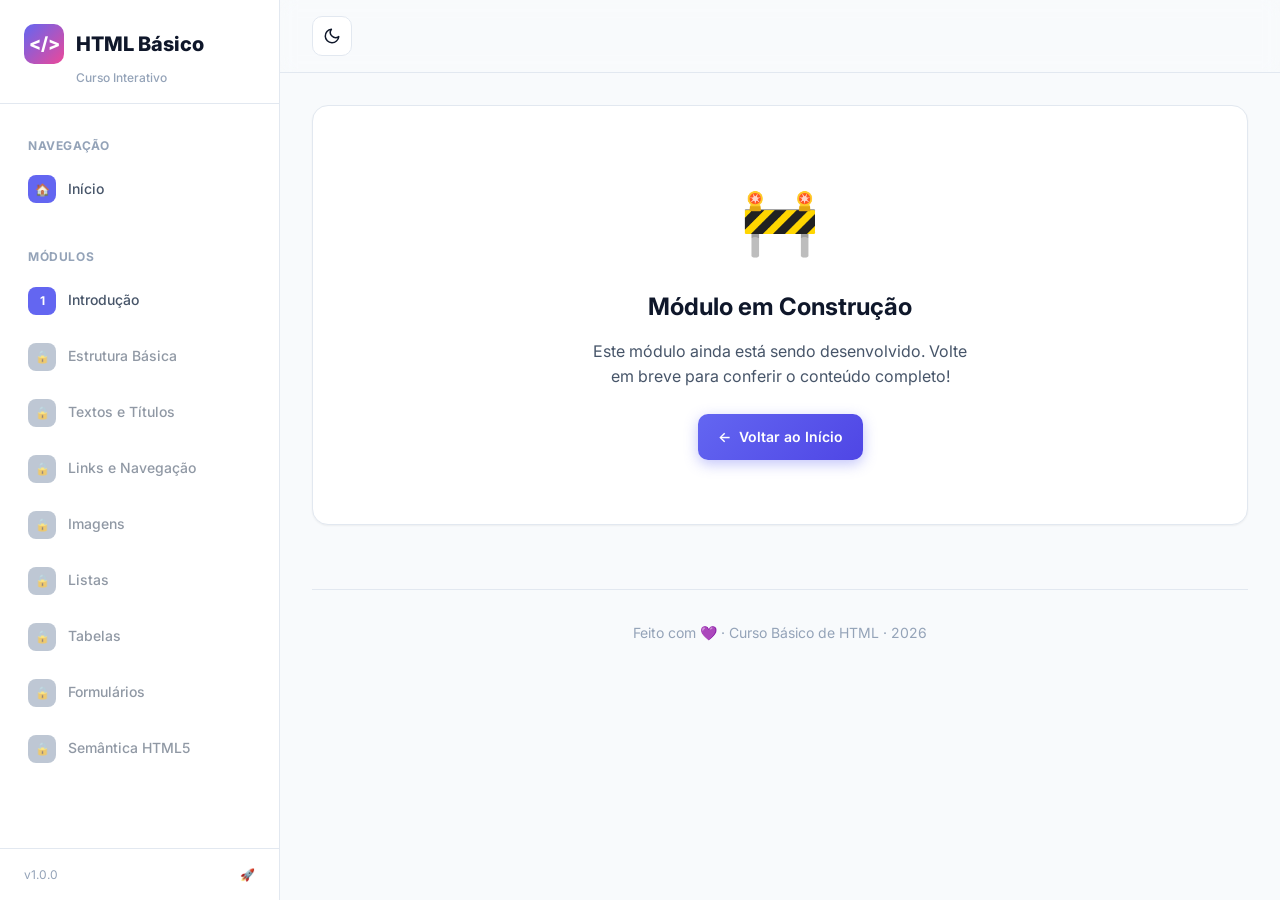
==== modules/01-introducao/index.html @ 6d30a2f8 "feat: estrutura base do curso - Day 1" ====
<!DOCTYPE html>
<html lang="pt-BR" data-theme="light">
<head>
  <meta charset="UTF-8">
  <meta name="viewport" content="width=device-width, initial-scale=1.0">
  <title>Introdução ao HTML — HTML Básico</title>
  <link rel="stylesheet" href="../../css/base.css">
  <link rel="stylesheet" href="../../css/layout.css">
  <link rel="stylesheet" href="../../css/components.css">
  <link rel="stylesheet" href="../../css/theme.css">
  <link rel="icon" href="data:image/svg+xml,<svg xmlns=%22http://www.w3.org/2000/svg%22 viewBox=%220 0 100 100%22><text y=%22.9em%22 font-size=%2290%22>🌐</text></svg>">
</head>
<body>
  <div class="app">
    <div class="sidebar-overlay"></div>

    <aside class="sidebar">
      <div class="sidebar-header">
        <a href="../../index.html" class="sidebar-logo">
          <div class="sidebar-logo-icon">&lt;/&gt;</div>
          <span>HTML Básico</span>
        </a>
        <div class="sidebar-subtitle">Curso Interativo</div>
      </div>

      <nav class="sidebar-nav">
        <div class="sidebar-section-title">Navegação</div>
        <a href="../../index.html" class="sidebar-link">
          <span class="sidebar-link-number" style="background: var(--color-primary); color: white;">🏠</span>
          <span>Início</span>
        </a>

        <div class="sidebar-section-title" style="margin-top: var(--space-4);">Módulos</div>
        <a href="../01-introducao/index.html" class="sidebar-link" data-module-id="1">
          <span class="sidebar-link-number" style="background: var(--mod-01); color: white;">1</span>
          <span>Introdução</span>
        </a>
        <a href="../02-estrutura-basica/index.html" class="sidebar-link" data-module-id="2">
          <span class="sidebar-link-number" style="background: var(--mod-02); color: white;">2</span>
          <span>Estrutura Básica</span>
        </a>
        <a href="../03-textos-e-titulos/index.html" class="sidebar-link" data-module-id="3">
          <span class="sidebar-link-number" style="background: var(--mod-03); color: white;">3</span>
          <span>Textos e Títulos</span>
        </a>
        <a href="../04-links-e-navegacao/index.html" class="sidebar-link" data-module-id="4">
          <span class="sidebar-link-number" style="background: var(--mod-04); color: white;">4</span>
          <span>Links e Navegação</span>
        </a>
        <a href="../05-imagens/index.html" class="sidebar-link" data-module-id="5">
          <span class="sidebar-link-number" style="background: var(--mod-05); color: white;">5</span>
          <span>Imagens</span>
        </a>
        <a href="../06-listas/index.html" class="sidebar-link" data-module-id="6">
          <span class="sidebar-link-number" style="background: var(--mod-06); color: white;">6</span>
          <span>Listas</span>
        </a>
        <a href="../07-tabelas/index.html" class="sidebar-link" data-module-id="7">
          <span class="sidebar-link-number" style="background: var(--mod-07); color: white;">7</span>
          <span>Tabelas</span>
        </a>
        <a href="../08-formularios/index.html" class="sidebar-link" data-module-id="8">
          <span class="sidebar-link-number" style="background: var(--mod-08); color: white;">8</span>
          <span>Formulários</span>
        </a>
        <a href="../09-semantica-html5/index.html" class="sidebar-link" data-module-id="9">
          <span class="sidebar-link-number" style="background: var(--mod-09); color: white;">9</span>
          <span>Semântica HTML5</span>
        </a>
      </nav>

      <div class="sidebar-footer">
        <span style="font-size: var(--text-xs); color: var(--text-muted);">v1.0.0</span>
        <span style="font-size: var(--text-xs); color: var(--text-muted);">🚀</span>
      </div>
    </aside>

    <main class="main">
      <header class="main-header">
        <button class="mobile-toggle" aria-label="Abrir menu">
          <svg width="20" height="20" viewBox="0 0 24 24" fill="none" stroke="currentColor" stroke-width="2" stroke-linecap="round" stroke-linejoin="round"><line x1="3" y1="12" x2="21" y2="12"></line><line x1="3" y1="6" x2="21" y2="6"></line><line x1="3" y1="18" x2="21" y2="18"></line></svg>
        </button>

        <div style="display: flex; align-items: center; gap: var(--space-3);">
          <button class="theme-toggle" id="themeToggle" aria-label="Alternar tema">
            <svg id="sunIcon" width="18" height="18" viewBox="0 0 24 24" fill="none" stroke="currentColor" stroke-width="2" stroke-linecap="round" stroke-linejoin="round" style="display: none;"><circle cx="12" cy="12" r="5"></circle><line x1="12" y1="1" x2="12" y2="3"></line><line x1="12" y1="21" x2="12" y2="23"></line><line x1="4.22" y1="4.22" x2="5.64" y2="5.64"></line><line x1="18.36" y1="18.36" x2="19.78" y2="19.78"></line><line x1="1" y1="12" x2="3" y2="12"></line><line x1="21" y1="12" x2="23" y2="12"></line><line x1="4.22" y1="19.78" x2="5.64" y2="18.36"></line><line x1="18.36" y1="5.64" x2="19.78" y2="4.22"></line></svg>
            <svg id="moonIcon" width="18" height="18" viewBox="0 0 24 24" fill="none" stroke="currentColor" stroke-width="2" stroke-linecap="round" stroke-linejoin="round"><path d="M21 12.79A9 9 0 1 1 11.21 3 7 7 0 0 0 21 12.79z"></path></svg>
          </button>
        </div>
      </header>

      <div class="main-content">
        <!-- Conteúdo do módulo será inserido aqui -->

        <div class="card" style="text-align: center; padding: var(--space-16);">
          <div style="font-size: 4rem; margin-bottom: var(--space-4);">🚧</div>
          <h2 style="font-size: var(--text-2xl); font-weight: 700; margin-bottom: var(--space-3); color: var(--text-primary);">
            Módulo em Construção
          </h2>
          <p style="color: var(--text-secondary); max-width: 400px; margin: 0 auto var(--space-6);">
            Este módulo ainda está sendo desenvolvido. Volte em breve para conferir o conteúdo completo!
          </p>
          <a href="../../index.html" class="btn btn-primary">
            <span>←</span>
            <span>Voltar ao Início</span>
          </a>
        </div>

        <footer style="margin-top: var(--space-16); padding: var(--space-8) 0; border-top: 1px solid var(--border-color); text-align: center;">
          <p style="color: var(--text-muted); font-size: var(--text-sm);">
            Feito com 💜 · Curso Básico de HTML · 2026
          </p>
        </footer>
      </div>
    </main>
  </div>

  <script src="../../js/navigation.js"></script>
  <script src="../../js/progress.js"></script>
  <script>
    // Theme Toggle
    const themeToggle = document.getElementById('themeToggle');
    const sunIcon = document.getElementById('sunIcon');
    const moonIcon = document.getElementById('moonIcon');
    const html = document.documentElement;

    const savedTheme = localStorage.getItem('html_curso_theme') || 'light';
    html.setAttribute('data-theme', savedTheme);
    updateThemeIcon(savedTheme);

    themeToggle.addEventListener('click', () => {
      const current = html.getAttribute('data-theme');
      const next = current === 'light' ? 'dark' : 'light';
      html.setAttribute('data-theme', next);
      localStorage.setItem('html_curso_theme', next);
      updateThemeIcon(next);
    });

    function updateThemeIcon(theme) {
      if (theme === 'dark') {
        sunIcon.style.display = 'block';
        moonIcon.style.display = 'none';
      } else {
        sunIcon.style.display = 'none';
        moonIcon.style.display = 'block';
      }
    }
  </script>
</body>
</html>
---- css/base.css ----
/* ============================================
   HTML Básico — Curso Interativo
   Base CSS: Reset, Variáveis e Utilitários
   ============================================ */

@import url('https://fonts.googleapis.com/css2?family=Inter:wght@300;400;500;600;700;800&display=swap');

/* ---------- CSS Variables ---------- */
:root {
  /* Cores Primárias */
  --color-primary: #6366f1;
  --color-primary-dark: #4f46e5;
  --color-primary-light: #818cf8;

  /* Cores de Fundo */
  --bg-body: #f8fafc;
  --bg-card: #ffffff;
  --bg-sidebar: #ffffff;
  --bg-code: #1e293b;
  --bg-hover: #f1f5f9;
  --bg-tag: #e0e7ff;

  /* Texto */
  --text-primary: #0f172a;
  --text-secondary: #475569;
  --text-muted: #94a3b8;
  --text-on-primary: #ffffff;
  --text-code: #e2e8f0;

  /* Bordas e Sombras */
  --border-color: #e2e8f0;
  --border-radius: 16px;
  --border-radius-sm: 10px;
  --shadow-sm: 0 1px 2px 0 rgb(0 0 0 / 0.05);
  --shadow-md: 0 4px 6px -1px rgb(0 0 0 / 0.1), 0 2px 4px -2px rgb(0 0 0 / 0.1);
  --shadow-lg: 0 10px 15px -3px rgb(0 0 0 / 0.1), 0 4px 6px -4px rgb(0 0 0 / 0.1);
  --shadow-xl: 0 20px 25px -5px rgb(0 0 0 / 0.1), 0 8px 10px -6px rgb(0 0 0 / 0.1);

  /* Cores dos Módulos */
  --mod-01: #6366f1;
  --mod-02: #8b5cf6;
  --mod-03: #ec4899;
  --mod-04: #f43f5e;
  --mod-05: #f59e0b;
  --mod-06: #10b981;
  --mod-07: #06b6d4;
  --mod-08: #3b82f6;
  --mod-09: #14b8a6;

  /* Tipografia */
  --font-family: 'Inter', -apple-system, BlinkMacSystemFont, 'Segoe UI', Roboto, sans-serif;
  --font-mono: 'Fira Code', 'SF Mono', Consolas, monospace;

  --text-xs: 0.75rem;
  --text-sm: 0.875rem;
  --text-base: 1rem;
  --text-lg: 1.125rem;
  --text-xl: 1.25rem;
  --text-2xl: 1.5rem;
  --text-3xl: 1.875rem;
  --text-4xl: 2.25rem;

  /* Espaçamento */
  --space-1: 0.25rem;
  --space-2: 0.5rem;
  --space-3: 0.75rem;
  --space-4: 1rem;
  --space-5: 1.25rem;
  --space-6: 1.5rem;
  --space-8: 2rem;
  --space-10: 2.5rem;
  --space-12: 3rem;
  --space-16: 4rem;

  /* Transições */
  --transition-fast: 150ms ease;
  --transition-base: 250ms ease;
  --transition-slow: 400ms ease;

  /* Sidebar */
  --sidebar-width: 280px;
  --sidebar-collapsed: 72px;
}

/* ---------- Dark Mode ---------- */
[data-theme="dark"] {
  --bg-body: #0f172a;
  --bg-card: #1e293b;
  --bg-sidebar: #1e293b;
  --bg-hover: #334155;
  --bg-tag: #312e81;

  --text-primary: #f1f5f9;
  --text-secondary: #cbd5e1;
  --text-muted: #64748b;

  --border-color: #334155;
  --shadow-sm: 0 1px 2px 0 rgb(0 0 0 / 0.3);
  --shadow-md: 0 4px 6px -1px rgb(0 0 0 / 0.4), 0 2px 4px -2px rgb(0 0 0 / 0.4);
  --shadow-lg: 0 10px 15px -3px rgb(0 0 0 / 0.5), 0 4px 6px -4px rgb(0 0 0 / 0.5);
}

/* ---------- Reset ---------- */
*, *::before, *::after {
  box-sizing: border-box;
  margin: 0;
  padding: 0;
}

html {
  scroll-behavior: smooth;
  -webkit-font-smoothing: antialiased;
  -moz-osx-font-smoothing: grayscale;
}

body {
  font-family: var(--font-family);
  font-size: var(--text-base);
  line-height: 1.6;
  color: var(--text-primary);
  background-color: var(--bg-body);
  transition: background-color var(--transition-base), color var(--transition-base);
  min-height: 100vh;
}

img, picture, video, canvas, svg {
  display: block;
  max-width: 100%;
}

input, button, textarea, select {
  font: inherit;
  color: inherit;
}

button {
  cursor: pointer;
  border: none;
  background: none;
}

a {
  color: inherit;
  text-decoration: none;
}

ul, ol {
  list-style: none;
}

/* ---------- Utilitários ---------- */
.sr-only {
  position: absolute;
  width: 1px;
  height: 1px;
  padding: 0;
  margin: -1px;
  overflow: hidden;
  clip: rect(0, 0, 0, 0);
  white-space: nowrap;
  border: 0;
}

.text-gradient {
  background: linear-gradient(135deg, var(--color-primary) 0%, var(--mod-03) 100%);
  -webkit-background-clip: text;
  -webkit-text-fill-color: transparent;
  background-clip: text;
}

.glass {
  background: rgba(255, 255, 255, 0.7);
  backdrop-filter: blur(12px);
  -webkit-backdrop-filter: blur(12px);
}

[data-theme="dark"] .glass {
  background: rgba(30, 41, 59, 0.7);
}
---- css/layout.css ----
/* ============================================
   Layout CSS: Grid, Containers, Sidebar, Main
   ============================================ */

/* ---------- App Layout ---------- */
.app {
  display: flex;
  min-height: 100vh;
}

/* ---------- Sidebar ---------- */
.sidebar {
  width: var(--sidebar-width);
  background: var(--bg-sidebar);
  border-right: 1px solid var(--border-color);
  display: flex;
  flex-direction: column;
  position: fixed;
  top: 0;
  left: 0;
  height: 100vh;
  z-index: 100;
  transition: transform var(--transition-base), width var(--transition-base);
  overflow-y: auto;
  overflow-x: hidden;
}

.sidebar::-webkit-scrollbar {
  width: 4px;
}

.sidebar::-webkit-scrollbar-thumb {
  background: var(--border-color);
  border-radius: 4px;
}

.sidebar-header {
  padding: var(--space-6) var(--space-6) var(--space-4);
  border-bottom: 1px solid var(--border-color);
}

.sidebar-logo {
  display: flex;
  align-items: center;
  gap: var(--space-3);
  font-weight: 800;
  font-size: var(--text-xl);
  color: var(--text-primary);
}

.sidebar-logo-icon {
  width: 40px;
  height: 40px;
  background: linear-gradient(135deg, var(--color-primary) 0%, var(--mod-03) 100%);
  border-radius: var(--border-radius-sm);
  display: flex;
  align-items: center;
  justify-content: center;
  color: white;
  font-size: var(--text-lg);
  flex-shrink: 0;
}

.sidebar-subtitle {
  font-size: var(--text-xs);
  color: var(--text-muted);
  margin-top: var(--space-1);
  margin-left: 52px;
  font-weight: 500;
}

.sidebar-nav {
  flex: 1;
  padding: var(--space-4) var(--space-4);
}

.sidebar-section-title {
  font-size: var(--text-xs);
  font-weight: 700;
  text-transform: uppercase;
  letter-spacing: 0.05em;
  color: var(--text-muted);
  padding: var(--space-4) var(--space-3) var(--space-2);
}

.sidebar-link {
  display: flex;
  align-items: center;
  gap: var(--space-3);
  padding: var(--space-3) var(--space-3);
  border-radius: var(--border-radius-sm);
  color: var(--text-secondary);
  font-size: var(--text-sm);
  font-weight: 500;
  transition: all var(--transition-fast);
  margin-bottom: var(--space-1);
  position: relative;
}

.sidebar-link:hover {
  background: var(--bg-hover);
  color: var(--text-primary);
}

.sidebar-link.active {
  background: var(--bg-tag);
  color: var(--color-primary-dark);
  font-weight: 600;
}

.sidebar-link.active::before {
  content: '';
  position: absolute;
  left: 0;
  top: 50%;
  transform: translateY(-50%);
  width: 3px;
  height: 20px;
  background: var(--color-primary);
  border-radius: 0 3px 3px 0;
}

.sidebar-link-number {
  width: 28px;
  height: 28px;
  border-radius: 8px;
  display: flex;
  align-items: center;
  justify-content: center;
  font-size: var(--text-xs);
  font-weight: 700;
  flex-shrink: 0;
  transition: all var(--transition-fast);
}

.sidebar-link:hover .sidebar-link-number,
.sidebar-link.active .sidebar-link-number {
  transform: scale(1.1);
}

.sidebar-footer {
  padding: var(--space-4) var(--space-6);
  border-top: 1px solid var(--border-color);
  display: flex;
  align-items: center;
  justify-content: space-between;
}

/* ---------- Main Content ---------- */
.main {
  flex: 1;
  margin-left: var(--sidebar-width);
  min-height: 100vh;
  display: flex;
  flex-direction: column;
}

.main-header {
  position: sticky;
  top: 0;
  z-index: 50;
  background: var(--bg-body);
  border-bottom: 1px solid var(--border-color);
  padding: var(--space-4) var(--space-8);
  display: flex;
  align-items: center;
  justify-content: space-between;
  backdrop-filter: blur(8px);
  background-color: rgba(var(--bg-body), 0.9);
}

.main-content {
  flex: 1;
  padding: var(--space-8);
  max-width: 1200px;
  width: 100%;
  margin: 0 auto;
}

/* ---------- Mobile Toggle ---------- */
.mobile-toggle {
  display: none;
  width: 40px;
  height: 40px;
  border-radius: var(--border-radius-sm);
  background: var(--bg-card);
  border: 1px solid var(--border-color);
  align-items: center;
  justify-content: center;
  color: var(--text-primary);
}

/* ---------- Responsive ---------- */
@media (max-width: 1024px) {
  .sidebar {
    transform: translateX(-100%);
  }

  .sidebar.open {
    transform: translateX(0);
  }

  .main {
    margin-left: 0;
  }

  .mobile-toggle {
    display: flex;
  }

  .main-header {
    padding: var(--space-4) var(--space-5);
  }

  .main-content {
    padding: var(--space-5);
  }
}

/* ---------- Overlay ---------- */
.sidebar-overlay {
  display: none;
  position: fixed;
  inset: 0;
  background: rgba(0, 0, 0, 0.5);
  z-index: 99;
  backdrop-filter: blur(4px);
}

.sidebar-overlay.active {
  display: block;
}
---- css/components.css ----
/* ============================================
   Components CSS: Cards, Buttons, Badges, Progress
   ============================================ */

/* ---------- Buttons ---------- */
.btn {
  display: inline-flex;
  align-items: center;
  justify-content: center;
  gap: var(--space-2);
  padding: var(--space-3) var(--space-5);
  border-radius: var(--border-radius-sm);
  font-size: var(--text-sm);
  font-weight: 600;
  transition: all var(--transition-fast);
  cursor: pointer;
  border: none;
  white-space: nowrap;
}

.btn-primary {
  background: linear-gradient(135deg, var(--color-primary) 0%, var(--color-primary-dark) 100%);
  color: var(--text-on-primary);
  box-shadow: 0 4px 14px 0 rgba(99, 102, 241, 0.39);
}

.btn-primary:hover {
  transform: translateY(-1px);
  box-shadow: 0 6px 20px 0 rgba(99, 102, 241, 0.5);
}

.btn-secondary {
  background: var(--bg-card);
  color: var(--text-primary);
  border: 1px solid var(--border-color);
  box-shadow: var(--shadow-sm);
}

.btn-secondary:hover {
  background: var(--bg-hover);
  border-color: var(--text-muted);
}

.btn-ghost {
  background: transparent;
  color: var(--text-secondary);
}

.btn-ghost:hover {
  background: var(--bg-hover);
  color: var(--text-primary);
}

.btn-sm {
  padding: var(--space-2) var(--space-3);
  font-size: var(--text-xs);
}

.btn-lg {
  padding: var(--space-4) var(--space-8);
  font-size: var(--text-base);
}

/* ---------- Cards ---------- */
.card {
  background: var(--bg-card);
  border-radius: var(--border-radius);
  border: 1px solid var(--border-color);
  box-shadow: var(--shadow-sm);
  transition: all var(--transition-base);
  overflow: hidden;
}

.card:hover {
  box-shadow: var(--shadow-lg);
  transform: translateY(-2px);
}

.card-header {
  padding: var(--space-6);
  border-bottom: 1px solid var(--border-color);
}

.card-body {
  padding: var(--space-6);
}

.card-footer {
  padding: var(--space-4) var(--space-6);
  border-top: 1px solid var(--border-color);
  background: var(--bg-hover);
}

/* Module Card (especial) */
.module-card {
  position: relative;
  padding: var(--space-6);
  border-radius: var(--border-radius);
  background: var(--bg-card);
  border: 1px solid var(--border-color);
  box-shadow: var(--shadow-sm);
  transition: all var(--transition-base);
  cursor: pointer;
  overflow: hidden;
}

.module-card::before {
  content: '';
  position: absolute;
  top: 0;
  left: 0;
  right: 0;
  height: 4px;
  background: var(--module-color, var(--color-primary));
  transition: height var(--transition-base);
}

.module-card:hover::before {
  height: 6px;
}

.module-card:hover {
  box-shadow: var(--shadow-lg);
  transform: translateY(-4px);
}

.module-card-locked {
  opacity: 0.6;
  cursor: not-allowed;
}

.module-card-locked:hover {
  transform: none;
  box-shadow: var(--shadow-sm);
}

.module-card-locked::before {
  background: var(--text-muted) !important;
}

.module-number {
  width: 44px;
  height: 44px;
  border-radius: 12px;
  display: flex;
  align-items: center;
  justify-content: center;
  font-weight: 800;
  font-size: var(--text-lg);
  color: white;
  background: var(--module-color, var(--color-primary));
  margin-bottom: var(--space-4);
}

.module-title {
  font-size: var(--text-lg);
  font-weight: 700;
  color: var(--text-primary);
  margin-bottom: var(--space-2);
}

.module-desc {
  font-size: var(--text-sm);
  color: var(--text-secondary);
  line-height: 1.5;
  margin-bottom: var(--space-4);
}

.module-meta {
  display: flex;
  align-items: center;
  gap: var(--space-3);
  font-size: var(--text-xs);
  color: var(--text-muted);
  font-weight: 500;
}

.module-status {
  display: inline-flex;
  align-items: center;
  gap: var(--space-1);
  padding: var(--space-1) var(--space-2);
  border-radius: 6px;
  font-size: var(--text-xs);
  font-weight: 600;
}

.status-completed {
  background: #d1fae5;
  color: #065f46;
}

.status-progress {
  background: #dbeafe;
  color: #1e40af;
}

.status-locked {
  background: var(--bg-hover);
  color: var(--text-muted);
}

[data-theme="dark"] .status-completed {
  background: rgba(16, 185, 129, 0.2);
  color: #34d399;
}

[data-theme="dark"] .status-progress {
  background: rgba(59, 130, 246, 0.2);
  color: #60a5fa;
}

/* ---------- Progress Bar ---------- */
.progress-container {
  width: 100%;
}

.progress-label {
  display: flex;
  justify-content: space-between;
  align-items: center;
  margin-bottom: var(--space-2);
  font-size: var(--text-sm);
  font-weight: 600;
  color: var(--text-secondary);
}

.progress-bar-bg {
  width: 100%;
  height: 8px;
  background: var(--bg-hover);
  border-radius: 999px;
  overflow: hidden;
}

.progress-bar-fill {
  height: 100%;
  background: linear-gradient(90deg, var(--color-primary) 0%, var(--mod-03) 100%);
  border-radius: 999px;
  transition: width 0.6s cubic-bezier(0.4, 0, 0.2, 1);
  position: relative;
  overflow: hidden;
}

.progress-bar-fill::after {
  content: '';
  position: absolute;
  top: 0;
  left: 0;
  right: 0;
  bottom: 0;
  background: linear-gradient(90deg, transparent 0%, rgba(255,255,255,0.3) 50%, transparent 100%);
  animation: shimmer 2s infinite;
}

@keyframes shimmer {
  0% { transform: translateX(-100%); }
  100% { transform: translateX(100%); }
}

/* ---------- Hero Section ---------- */
.hero {
  text-align: center;
  padding: var(--space-16) var(--space-8);
  position: relative;
  overflow: hidden;
}

.hero-badge {
  display: inline-flex;
  align-items: center;
  gap: var(--space-2);
  padding: var(--space-2) var(--space-4);
  background: var(--bg-tag);
  color: var(--color-primary-dark);
  border-radius: 999px;
  font-size: var(--text-sm);
  font-weight: 600;
  margin-bottom: var(--space-6);
}

.hero-title {
  font-size: var(--text-4xl);
  font-weight: 800;
  line-height: 1.1;
  margin-bottom: var(--space-4);
  letter-spacing: -0.02em;
}

.hero-subtitle {
  font-size: var(--text-lg);
  color: var(--text-secondary);
  max-width: 600px;
  margin: 0 auto var(--space-8);
  line-height: 1.6;
}

.hero-actions {
  display: flex;
  gap: var(--space-3);
  justify-content: center;
  flex-wrap: wrap;
}

/* ---------- Stats Grid ---------- */
.stats-grid {
  display: grid;
  grid-template-columns: repeat(auto-fit, minmax(200px, 1fr));
  gap: var(--space-4);
  margin-bottom: var(--space-10);
}

.stat-card {
  background: var(--bg-card);
  border: 1px solid var(--border-color);
  border-radius: var(--border-radius);
  padding: var(--space-6);
  text-align: center;
  box-shadow: var(--shadow-sm);
}

.stat-value {
  font-size: var(--text-3xl);
  font-weight: 800;
  color: var(--color-primary);
  line-height: 1;
  margin-bottom: var(--space-2);
}

.stat-label {
  font-size: var(--text-sm);
  color: var(--text-secondary);
  font-weight: 500;
}

/* ---------- Modules Grid ---------- */
.modules-grid {
  display: grid;
  grid-template-columns: repeat(auto-fill, minmax(300px, 1fr));
  gap: var(--space-5);
}

/* ---------- Theme Toggle ---------- */
.theme-toggle {
  width: 40px;
  height: 40px;
  border-radius: var(--border-radius-sm);
  background: var(--bg-card);
  border: 1px solid var(--border-color);
  display: flex;
  align-items: center;
  justify-content: center;
  color: var(--text-primary);
  transition: all var(--transition-fast);
  cursor: pointer;
}

.theme-toggle:hover {
  background: var(--bg-hover);
  transform: rotate(15deg);
}

/* ---------- Code Block ---------- */
.code-block {
  background: var(--bg-code);
  color: var(--text-code);
  padding: var(--space-5);
  border-radius: var(--border-radius-sm);
  font-family: var(--font-mono);
  font-size: var(--text-sm);
  line-height: 1.7;
  overflow-x: auto;
  position: relative;
}

.code-block-header {
  display: flex;
  align-items: center;
  gap: var(--space-2);
  margin-bottom: var(--space-3);
  padding-bottom: var(--space-3);
  border-bottom: 1px solid rgba(255,255,255,0.1);
}

.code-dot {
  width: 10px;
  height: 10px;
  border-radius: 50%;
}

.code-dot-red { background: #ef4444; }
.code-dot-yellow { background: #f59e0b; }
.code-dot-green { background: #10b981; }

/* ---------- Tag / Badge ---------- */
.tag {
  display: inline-flex;
  align-items: center;
  padding: var(--space-1) var(--space-2);
  border-radius: 6px;
  font-size: var(--text-xs);
  font-weight: 600;
}

/* ---------- Divider ---------- */
.divider {
  height: 1px;
  background: var(--border-color);
  margin: var(--space-8) 0;
}

/* ---------- Animations ---------- */
@keyframes fadeInUp {
  from {
    opacity: 0;
    transform: translateY(20px);
  }
  to {
    opacity: 1;
    transform: translateY(0);
  }
}

.animate-fade-in-up {
  animation: fadeInUp 0.6s ease forwards;
}

.animate-delay-1 { animation-delay: 0.1s; opacity: 0; }
.animate-delay-2 { animation-delay: 0.2s; opacity: 0; }
.animate-delay-3 { animation-delay: 0.3s; opacity: 0; }
.animate-delay-4 { animation-delay: 0.4s; opacity: 0; }
.animate-delay-5 { animation-delay: 0.5s; opacity: 0; }

/* ---------- Scrollbar ---------- */
::-webkit-scrollbar {
  width: 8px;
  height: 8px;
}

::-webkit-scrollbar-track {
  background: transparent;
}

::-webkit-scrollbar-thumb {
  background: var(--text-muted);
  border-radius: 4px;
}

::-webkit-scrollbar-thumb:hover {
  background: var(--text-secondary);
}
---- css/theme.css ----
/* ============================================
   Theme CSS: Dark/Light Mode & Color Schemes
   ============================================ */

/* ---------- Theme Transition ---------- */
body, .card, .sidebar, .main-header, .btn-secondary, .theme-toggle {
  transition: background-color var(--transition-base), 
              border-color var(--transition-base), 
              color var(--transition-base),
              box-shadow var(--transition-base);
}

/* ---------- Selection ---------- */
::selection {
  background: var(--color-primary-light);
  color: white;
}

/* ---------- Focus Styles ---------- */
:focus-visible {
  outline: 2px solid var(--color-primary);
  outline-offset: 2px;
}

/* ---------- Print Styles ---------- */
@media print {
  .sidebar, .main-header, .theme-toggle, .mobile-toggle {
    display: none !important;
  }
  .main {
    margin-left: 0 !important;
  }
}
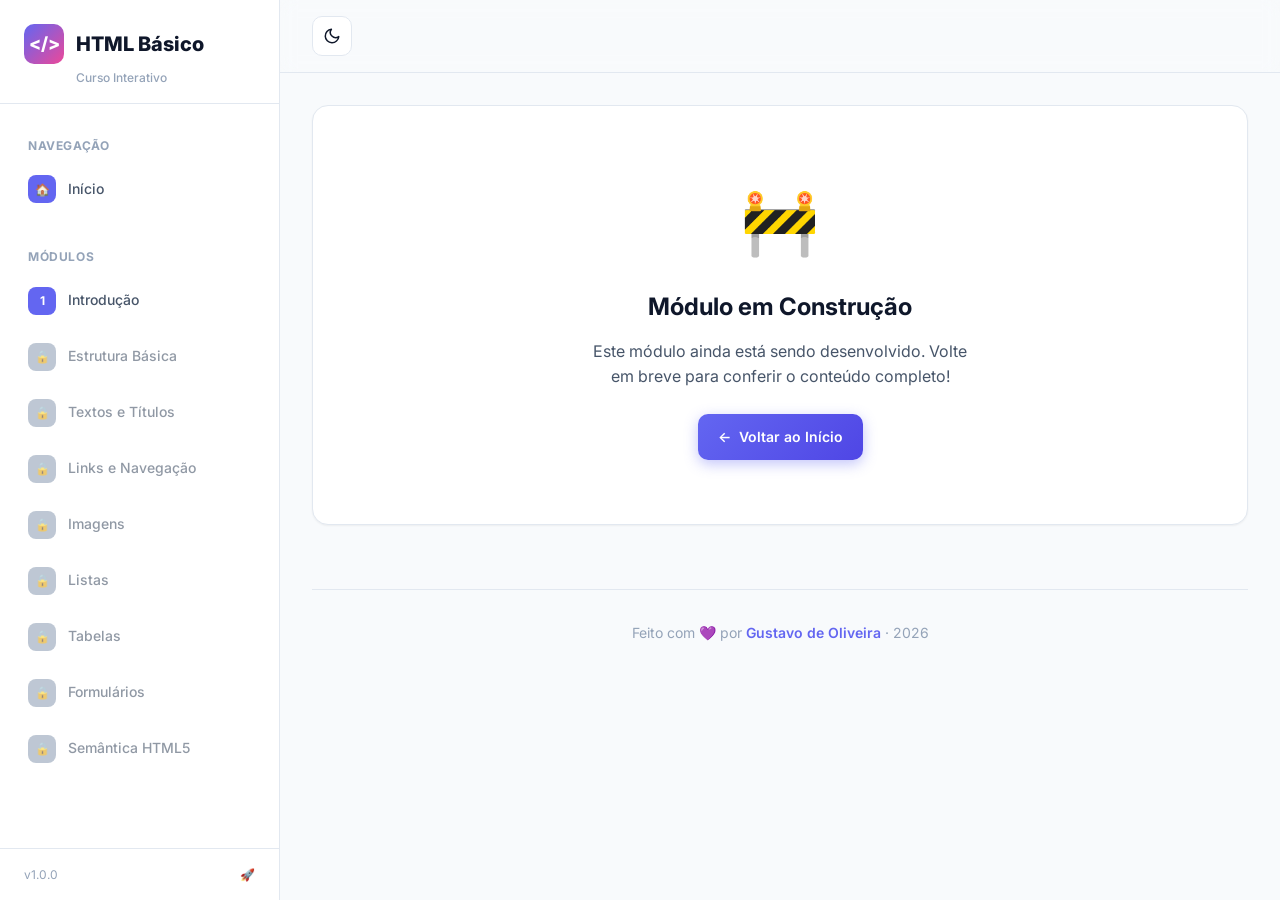
==== commit 0b512b79: "fix: corrige flash no dark mode + atualiza README com infos do autor" ====
--- a/modules/01-introducao/index.html
+++ b/modules/01-introducao/index.html
@@ -4,6 +4,17 @@
   <meta charset="UTF-8">
   <meta name="viewport" content="width=device-width, initial-scale=1.0">
   <title>Introdução ao HTML — HTML Básico</title>
+
+  <!-- Anti-flash: aplica tema IMEDIATAMENTE antes de renderizar -->
+  <script>
+    (function() {
+      const saved = localStorage.getItem('html_curso_theme');
+      if (saved === 'dark') {
+        document.documentElement.setAttribute('data-theme', 'dark');
+      }
+    })();
+  </script>
+
   <link rel="stylesheet" href="../../css/base.css">
   <link rel="stylesheet" href="../../css/layout.css">
   <link rel="stylesheet" href="../../css/components.css">
@@ -108,7 +119,7 @@
 
         <footer style="margin-top: var(--space-16); padding: var(--space-8) 0; border-top: 1px solid var(--border-color); text-align: center;">
           <p style="color: var(--text-muted); font-size: var(--text-sm);">
-            Feito com 💜 · Curso Básico de HTML · 2026
+            Feito com 💜 por <a href="https://github.com/gustavodeoliveiradev" style="color: var(--color-primary); font-weight: 600;">Gustavo de Oliveira</a> · 2026
           </p>
         </footer>
       </div>
@@ -124,9 +135,8 @@
     const moonIcon = document.getElementById('moonIcon');
     const html = document.documentElement;
 
-    const savedTheme = localStorage.getItem('html_curso_theme') || 'light';
-    html.setAttribute('data-theme', savedTheme);
-    updateThemeIcon(savedTheme);
+    // Sync icon with current theme (already set by anti-flash script)
+    updateThemeIcon(html.getAttribute('data-theme'));
 
     themeToggle.addEventListener('click', () => {
       const current = html.getAttribute('data-theme');
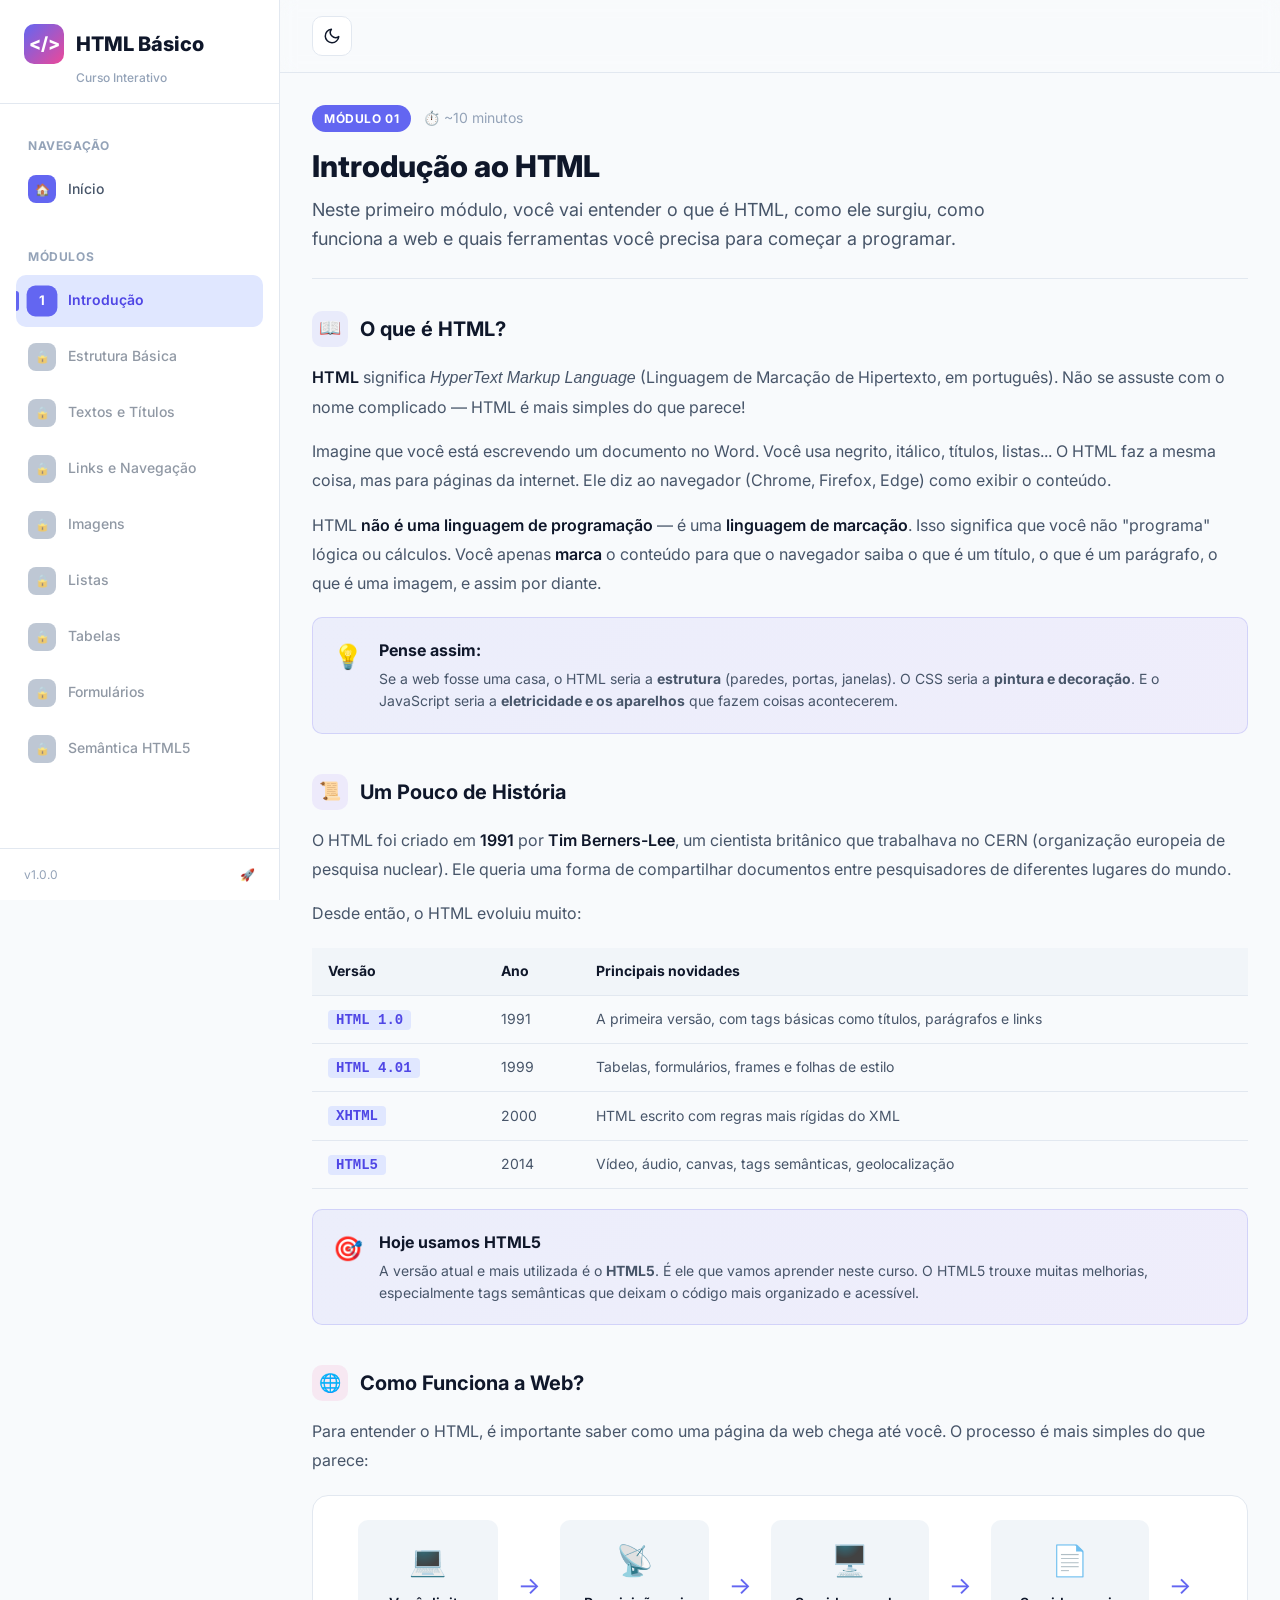
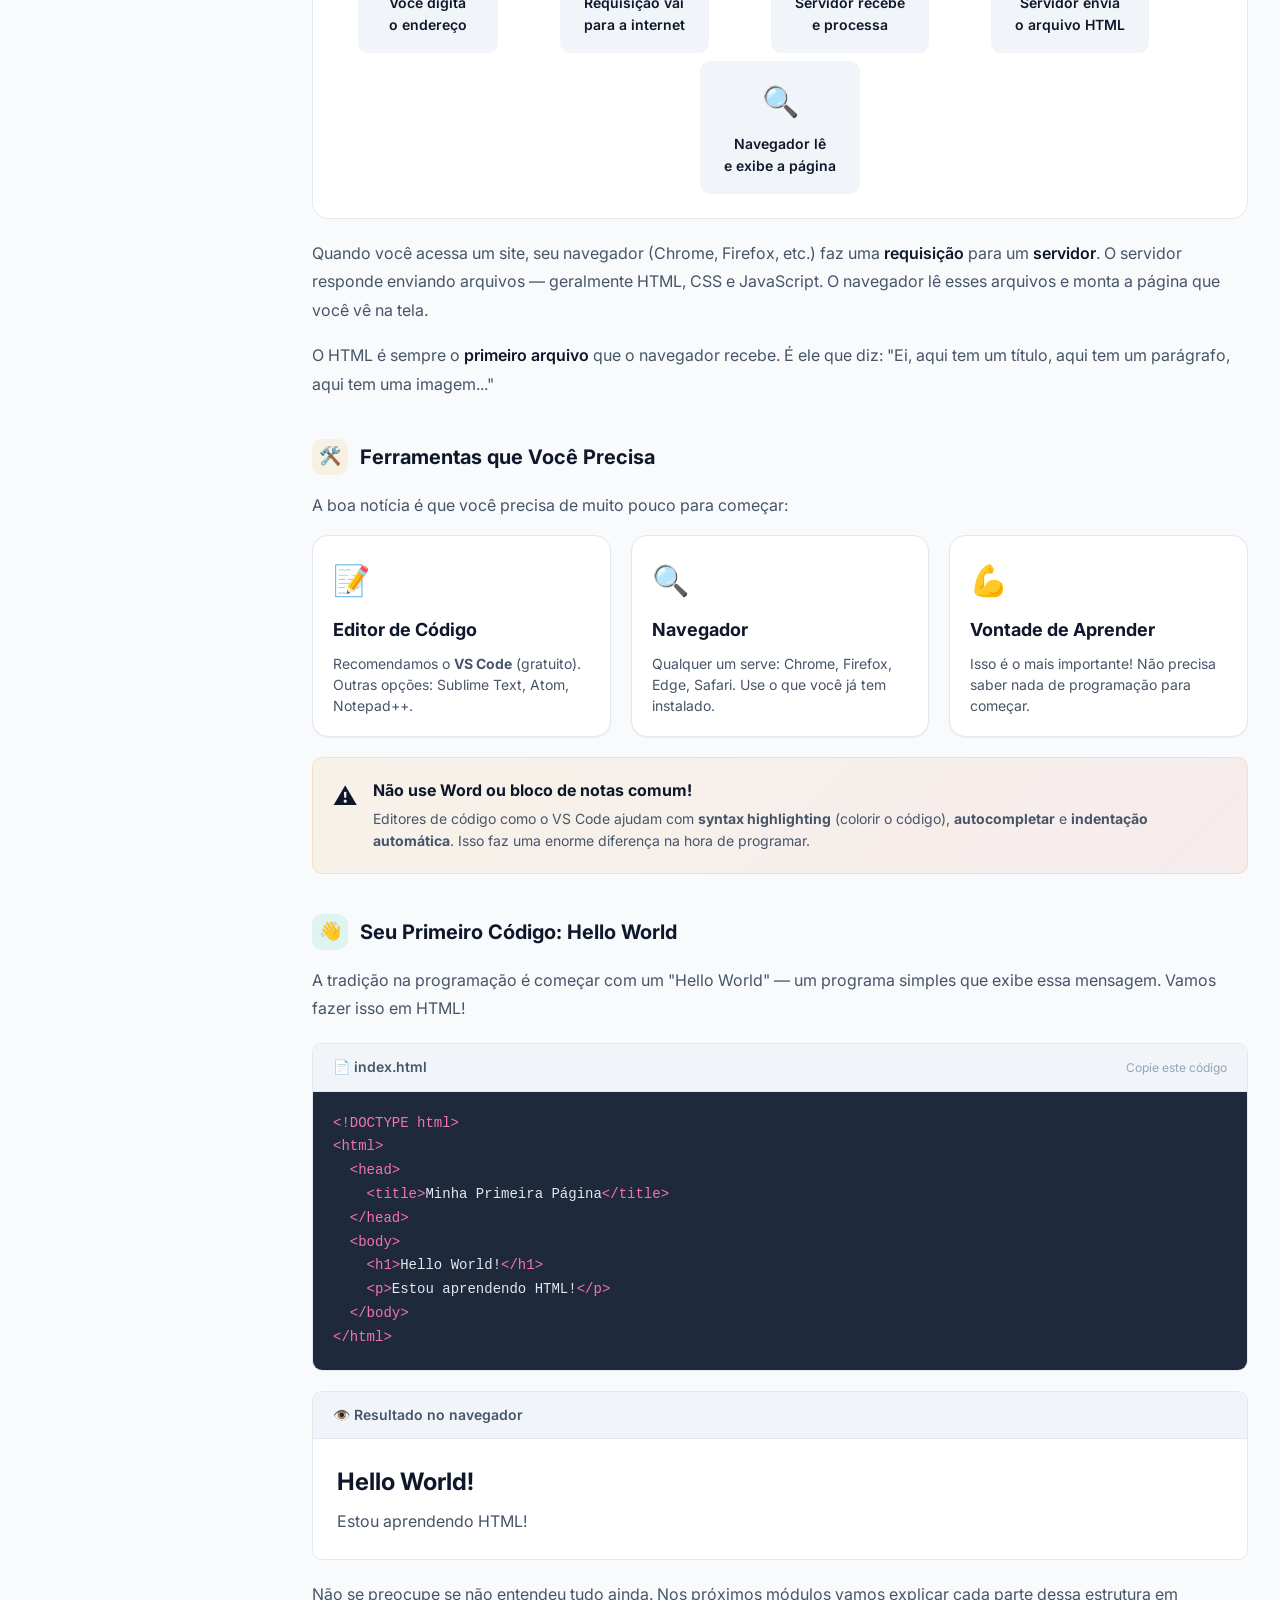
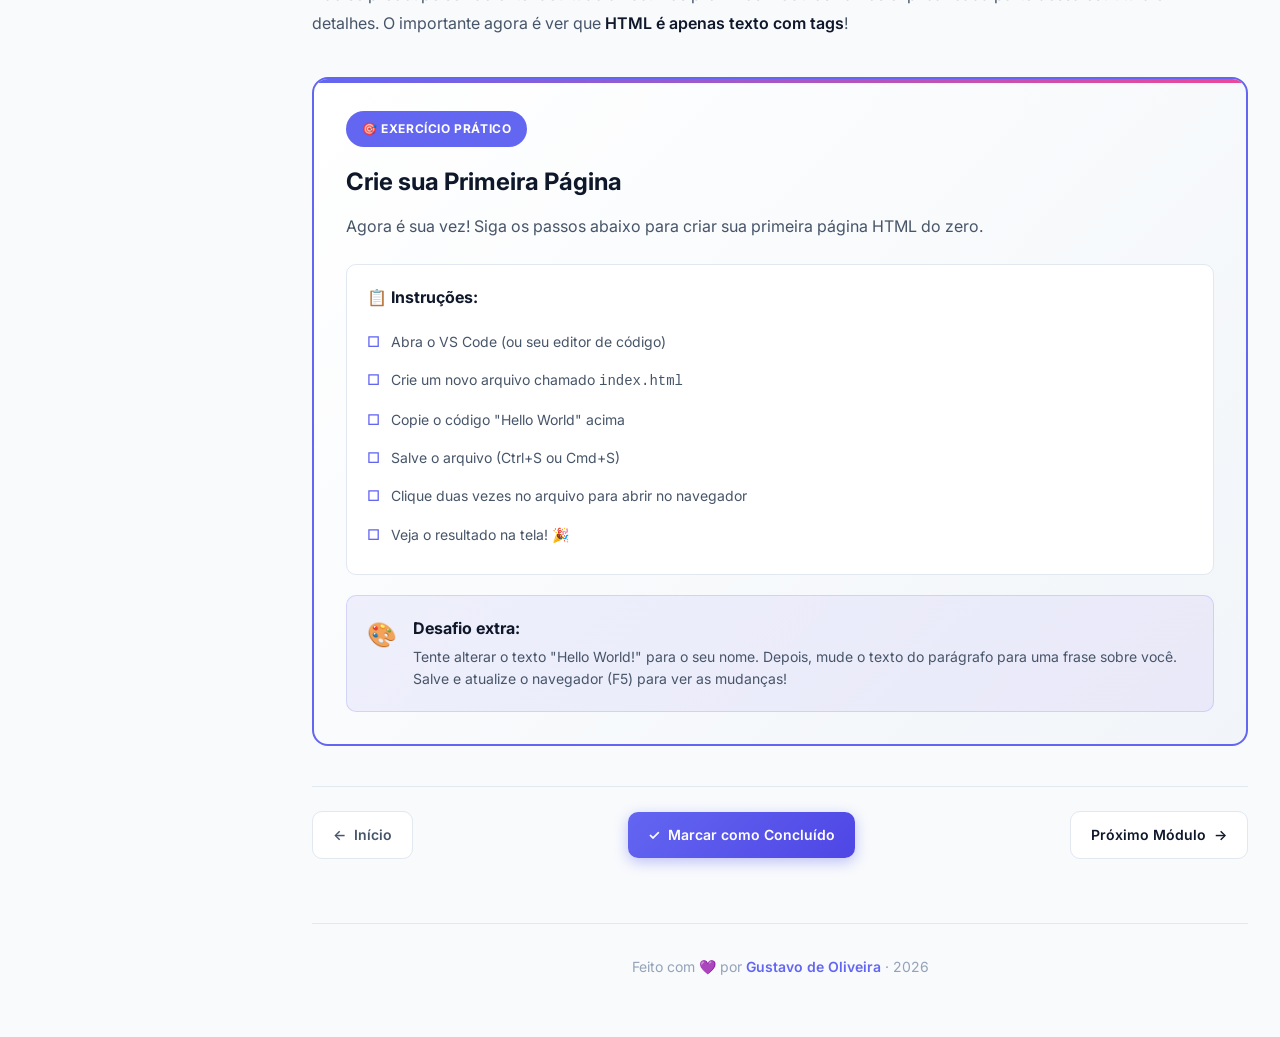
==== commit d47d40ca: "feat: adiciona modulos 01, 02 e 03 - conteudo completo com exercicios" ====
--- a/modules/01-introducao/index.html
+++ b/modules/01-introducao/index.html
@@ -5,7 +5,6 @@
   <meta name="viewport" content="width=device-width, initial-scale=1.0">
   <title>Introdução ao HTML — HTML Básico</title>
 
-  <!-- Anti-flash: aplica tema IMEDIATAMENTE antes de renderizar -->
   <script>
     (function() {
       const saved = localStorage.getItem('html_curso_theme');
@@ -42,7 +41,7 @@
         </a>
 
         <div class="sidebar-section-title" style="margin-top: var(--space-4);">Módulos</div>
-        <a href="../01-introducao/index.html" class="sidebar-link" data-module-id="1">
+        <a href="../01-introducao/index.html" class="sidebar-link active" data-module-id="1">
           <span class="sidebar-link-number" style="background: var(--mod-01); color: white;">1</span>
           <span>Introdução</span>
         </a>
@@ -101,19 +100,287 @@
       </header>
 
       <div class="main-content">
-        <!-- Conteúdo do módulo será inserido aqui -->
-
-        <div class="card" style="text-align: center; padding: var(--space-16);">
-          <div style="font-size: 4rem; margin-bottom: var(--space-4);">🚧</div>
-          <h2 style="font-size: var(--text-2xl); font-weight: 700; margin-bottom: var(--space-3); color: var(--text-primary);">
-            Módulo em Construção
+
+        <!-- Module Header -->
+        <div class="module-header">
+          <div class="module-header-top">
+            <span class="module-header-badge" style="background: var(--mod-01);">Módulo 01</span>
+            <span style="font-size: var(--text-sm); color: var(--text-muted);">⏱️ ~10 minutos</span>
+          </div>
+          <h1 class="module-header-title">Introdução ao HTML</h1>
+          <p class="module-header-desc">
+            Neste primeiro módulo, você vai entender o que é HTML, como ele surgiu, como funciona a web e quais ferramentas você precisa para começar a programar.
+          </p>
+        </div>
+
+        <!-- Section: O que é HTML -->
+        <div class="content-section">
+          <h2 class="content-section-title">
+            <span class="content-section-title-icon" style="background: rgba(99,102,241,0.1);">📖</span>
+            O que é HTML?
           </h2>
-          <p style="color: var(--text-secondary); max-width: 400px; margin: 0 auto var(--space-6);">
-            Este módulo ainda está sendo desenvolvido. Volte em breve para conferir o conteúdo completo!
+
+          <div class="content-text">
+            <p><strong>HTML</strong> significa <em>HyperText Markup Language</em> (Linguagem de Marcação de Hipertexto, em português). Não se assuste com o nome complicado — HTML é mais simples do que parece!</p>
+
+            <p>Imagine que você está escrevendo um documento no Word. Você usa negrito, itálico, títulos, listas... O HTML faz a mesma coisa, mas para páginas da internet. Ele diz ao navegador (Chrome, Firefox, Edge) como exibir o conteúdo.</p>
+
+            <p>HTML <strong>não é uma linguagem de programação</strong> — é uma <strong>linguagem de marcação</strong>. Isso significa que você não "programa" lógica ou cálculos. Você apenas <strong>marca</strong> o conteúdo para que o navegador saiba o que é um título, o que é um parágrafo, o que é uma imagem, e assim por diante.</p>
+          </div>
+
+          <div class="info-box">
+            <span class="info-box-icon">💡</span>
+            <div class="info-box-content">
+              <div class="info-box-title">Pense assim:</div>
+              <div class="info-box-text">
+                Se a web fosse uma casa, o HTML seria a <strong>estrutura</strong> (paredes, portas, janelas). O CSS seria a <strong>pintura e decoração</strong>. E o JavaScript seria a <strong>eletricidade e os aparelhos</strong> que fazem coisas acontecerem.
+              </div>
+            </div>
+          </div>
+        </div>
+
+        <!-- Section: História -->
+        <div class="content-section">
+          <h2 class="content-section-title">
+            <span class="content-section-title-icon" style="background: rgba(139,92,246,0.1);">📜</span>
+            Um Pouco de História
+          </h2>
+
+          <div class="content-text">
+            <p>O HTML foi criado em <strong>1991</strong> por <strong>Tim Berners-Lee</strong>, um cientista britânico que trabalhava no CERN (organização europeia de pesquisa nuclear). Ele queria uma forma de compartilhar documentos entre pesquisadores de diferentes lugares do mundo.</p>
+
+            <p>Desde então, o HTML evoluiu muito:</p>
+          </div>
+
+          <table class="tags-table">
+            <thead>
+              <tr>
+                <th>Versão</th>
+                <th>Ano</th>
+                <th>Principais novidades</th>
+              </tr>
+            </thead>
+            <tbody>
+              <tr>
+                <td><code>HTML 1.0</code></td>
+                <td>1991</td>
+                <td>A primeira versão, com tags básicas como títulos, parágrafos e links</td>
+              </tr>
+              <tr>
+                <td><code>HTML 4.01</code></td>
+                <td>1999</td>
+                <td>Tabelas, formulários, frames e folhas de estilo</td>
+              </tr>
+              <tr>
+                <td><code>XHTML</code></td>
+                <td>2000</td>
+                <td>HTML escrito com regras mais rígidas do XML</td>
+              </tr>
+              <tr>
+                <td><code>HTML5</code></td>
+                <td>2014</td>
+                <td>Vídeo, áudio, canvas, tags semânticas, geolocalização</td>
+              </tr>
+            </tbody>
+          </table>
+
+          <div class="info-box">
+            <span class="info-box-icon">🎯</span>
+            <div class="info-box-content">
+              <div class="info-box-title">Hoje usamos HTML5</div>
+              <div class="info-box-text">
+                A versão atual e mais utilizada é o <strong>HTML5</strong>. É ele que vamos aprender neste curso. O HTML5 trouxe muitas melhorias, especialmente tags semânticas que deixam o código mais organizado e acessível.
+              </div>
+            </div>
+          </div>
+        </div>
+
+        <!-- Section: Como funciona a Web -->
+        <div class="content-section">
+          <h2 class="content-section-title">
+            <span class="content-section-title-icon" style="background: rgba(236,72,153,0.1);">🌐</span>
+            Como Funciona a Web?
+          </h2>
+
+          <div class="content-text">
+            <p>Para entender o HTML, é importante saber como uma página da web chega até você. O processo é mais simples do que parece:</p>
+          </div>
+
+          <div class="diagram-box">
+            <div style="display: flex; align-items: center; justify-content: center; flex-wrap: wrap; gap: var(--space-2);">
+              <div class="diagram-step">
+                <span class="diagram-step-icon">💻</span>
+                <span class="diagram-step-label">Você digita<br>o endereço</span>
+              </div>
+              <span class="diagram-arrow">→</span>
+              <div class="diagram-step">
+                <span class="diagram-step-icon">📡</span>
+                <span class="diagram-step-label">Requisição vai<br>para a internet</span>
+              </div>
+              <span class="diagram-arrow">→</span>
+              <div class="diagram-step">
+                <span class="diagram-step-icon">🖥️</span>
+                <span class="diagram-step-label">Servidor recebe<br>e processa</span>
+              </div>
+              <span class="diagram-arrow">→</span>
+              <div class="diagram-step">
+                <span class="diagram-step-icon">📄</span>
+                <span class="diagram-step-label">Servidor envia<br>o arquivo HTML</span>
+              </div>
+              <span class="diagram-arrow">→</span>
+              <div class="diagram-step">
+                <span class="diagram-step-icon">🔍</span>
+                <span class="diagram-step-label">Navegador lê<br>e exibe a página</span>
+              </div>
+            </div>
+          </div>
+
+          <div class="content-text">
+            <p>Quando você acessa um site, seu navegador (Chrome, Firefox, etc.) faz uma <strong>requisição</strong> para um <strong>servidor</strong>. O servidor responde enviando arquivos — geralmente HTML, CSS e JavaScript. O navegador lê esses arquivos e monta a página que você vê na tela.</p>
+
+            <p>O HTML é sempre o <strong>primeiro arquivo</strong> que o navegador recebe. É ele que diz: "Ei, aqui tem um título, aqui tem um parágrafo, aqui tem uma imagem..."</p>
+          </div>
+        </div>
+
+        <!-- Section: Ferramentas -->
+        <div class="content-section">
+          <h2 class="content-section-title">
+            <span class="content-section-title-icon" style="background: rgba(245,158,11,0.1);">🛠️</span>
+            Ferramentas que Você Precisa
+          </h2>
+
+          <div class="content-text">
+            <p>A boa notícia é que você precisa de muito pouco para começar:</p>
+          </div>
+
+          <div class="modules-grid" style="grid-template-columns: repeat(auto-fill, minmax(250px, 1fr));">
+            <div class="card" style="padding: var(--space-5);">
+              <div style="font-size: var(--text-3xl); margin-bottom: var(--space-3);">📝</div>
+              <h3 style="font-size: var(--text-lg); font-weight: 700; margin-bottom: var(--space-2); color: var(--text-primary);">Editor de Código</h3>
+              <p style="font-size: var(--text-sm); color: var(--text-secondary); line-height: 1.5;">
+                Recomendamos o <strong>VS Code</strong> (gratuito). Outras opções: Sublime Text, Atom, Notepad++.
+              </p>
+            </div>
+
+            <div class="card" style="padding: var(--space-5);">
+              <div style="font-size: var(--text-3xl); margin-bottom: var(--space-3);">🔍</div>
+              <h3 style="font-size: var(--text-lg); font-weight: 700; margin-bottom: var(--space-2); color: var(--text-primary);">Navegador</h3>
+              <p style="font-size: var(--text-sm); color: var(--text-secondary); line-height: 1.5;">
+                Qualquer um serve: Chrome, Firefox, Edge, Safari. Use o que você já tem instalado.
+              </p>
+            </div>
+
+            <div class="card" style="padding: var(--space-5);">
+              <div style="font-size: var(--text-3xl); margin-bottom: var(--space-3);">💪</div>
+              <h3 style="font-size: var(--text-lg); font-weight: 700; margin-bottom: var(--space-2); color: var(--text-primary);">Vontade de Aprender</h3>
+              <p style="font-size: var(--text-sm); color: var(--text-secondary); line-height: 1.5;">
+                Isso é o mais importante! Não precisa saber nada de programação para começar.
+              </p>
+            </div>
+          </div>
+
+          <div class="warning-box">
+            <span class="warning-box-icon">⚠️</span>
+            <div class="info-box-content">
+              <div class="info-box-title">Não use Word ou bloco de notas comum!</div>
+              <div class="info-box-text">
+                Editores de código como o VS Code ajudam com <strong>syntax highlighting</strong> (colorir o código), <strong>autocompletar</strong> e <strong>indentação automática</strong>. Isso faz uma enorme diferença na hora de programar.
+              </div>
+            </div>
+          </div>
+        </div>
+
+        <!-- Section: Primeiro Código -->
+        <div class="content-section">
+          <h2 class="content-section-title">
+            <span class="content-section-title-icon" style="background: rgba(16,185,129,0.1);">👋</span>
+            Seu Primeiro Código: Hello World
+          </h2>
+
+          <div class="content-text">
+            <p>A tradição na programação é começar com um "Hello World" — um programa simples que exibe essa mensagem. Vamos fazer isso em HTML!</p>
+          </div>
+
+          <div class="code-example">
+            <div class="code-example-header">
+              <span class="code-example-title">📄 index.html</span>
+              <span style="font-size: var(--text-xs); color: var(--text-muted);">Copie este código</span>
+            </div>
+            <div class="code-example-body">
+              <pre><span class="code-tag">&lt;!DOCTYPE html&gt;</span>
+<span class="code-tag">&lt;html&gt;</span>
+  <span class="code-tag">&lt;head&gt;</span>
+    <span class="code-tag">&lt;title&gt;</span><span class="code-text">Minha Primeira Página</span><span class="code-tag">&lt;/title&gt;</span>
+  <span class="code-tag">&lt;/head&gt;</span>
+  <span class="code-tag">&lt;body&gt;</span>
+    <span class="code-tag">&lt;h1&gt;</span><span class="code-text">Hello World!</span><span class="code-tag">&lt;/h1&gt;</span>
+    <span class="code-tag">&lt;p&gt;</span><span class="code-text">Estou aprendendo HTML!</span><span class="code-tag">&lt;/p&gt;</span>
+  <span class="code-tag">&lt;/body&gt;</span>
+<span class="code-tag">&lt;/html&gt;</span></pre>
+            </div>
+          </div>
+
+          <div class="preview-box">
+            <div class="preview-box-header">
+              <span>👁️ Resultado no navegador</span>
+            </div>
+            <div class="preview-box-body">
+              <h1 style="font-size: var(--text-2xl); font-weight: 700; margin-bottom: var(--space-2); color: var(--text-primary);">Hello World!</h1>
+              <p style="color: var(--text-secondary);">Estou aprendendo HTML!</p>
+            </div>
+          </div>
+
+          <div class="content-text">
+            <p>Não se preocupe se não entendeu tudo ainda. Nos próximos módulos vamos explicar cada parte dessa estrutura em detalhes. O importante agora é ver que <strong>HTML é apenas texto com tags</strong>!</p>
+          </div>
+        </div>
+
+        <!-- Exercise Section -->
+        <div class="exercise-section">
+          <div class="exercise-badge">🎯 Exercício Prático</div>
+          <h2 class="exercise-title">Crie sua Primeira Página</h2>
+          <p class="exercise-desc">
+            Agora é sua vez! Siga os passos abaixo para criar sua primeira página HTML do zero.
           </p>
-          <a href="../../index.html" class="btn btn-primary">
+
+          <div class="exercise-task">
+            <div class="exercise-task-title">📋 Instruções:</div>
+            <ul class="exercise-task-list">
+              <li>Abra o VS Code (ou seu editor de código)</li>
+              <li>Crie um novo arquivo chamado <code>index.html</code></li>
+              <li>Copie o código "Hello World" acima</li>
+              <li>Salve o arquivo (Ctrl+S ou Cmd+S)</li>
+              <li>Clique duas vezes no arquivo para abrir no navegador</li>
+              <li>Veja o resultado na tela! 🎉</li>
+            </ul>
+          </div>
+
+          <div class="info-box" style="margin-bottom: 0;">
+            <span class="info-box-icon">🎨</span>
+            <div class="info-box-content">
+              <div class="info-box-title">Desafio extra:</div>
+              <div class="info-box-text">
+                Tente alterar o texto "Hello World!" para o seu nome. Depois, mude o texto do parágrafo para uma frase sobre você. Salve e atualize o navegador (F5) para ver as mudanças!
+              </div>
+            </div>
+          </div>
+        </div>
+
+        <!-- Navigation -->
+        <div class="module-nav">
+          <a href="../../index.html" class="module-nav-btn module-nav-btn-prev">
             <span>←</span>
-            <span>Voltar ao Início</span>
+            <span>Início</span>
+          </a>
+
+          <button class="module-nav-btn module-nav-btn-complete" id="btnComplete" data-module="1">
+            <span>✓</span>
+            <span>Marcar como Concluído</span>
+          </button>
+
+          <a href="../02-estrutura-basica/index.html" class="module-nav-btn module-nav-btn-next" id="btnNext">
+            <span>Próximo Módulo</span>
+            <span>→</span>
           </a>
         </div>
 
@@ -135,7 +402,6 @@
     const moonIcon = document.getElementById('moonIcon');
     const html = document.documentElement;
 
-    // Sync icon with current theme (already set by anti-flash script)
     updateThemeIcon(html.getAttribute('data-theme'));
 
     themeToggle.addEventListener('click', () => {
@@ -155,6 +421,52 @@
         moonIcon.style.display = 'block';
       }
     }
+
+    // Module completion
+    const btnComplete = document.getElementById('btnComplete');
+    const btnNext = document.getElementById('btnNext');
+    const moduleId = parseInt(btnComplete.dataset.module);
+
+    // Check if already completed
+    if (ProgressTracker.isCompleted(moduleId)) {
+      btnComplete.classList.add('completed');
+      btnComplete.innerHTML = '<span>✓</span><span>Concluído!</span>';
+    }
+
+    btnComplete.addEventListener('click', () => {
+      if (!ProgressTracker.isCompleted(moduleId)) {
+        ProgressTracker.markComplete(moduleId);
+        btnComplete.classList.add('completed');
+        btnComplete.innerHTML = '<span>✓</span><span>Concluído!</span>';
+
+        // Add celebration effect
+        btnComplete.style.transform = 'scale(1.05)';
+        setTimeout(() => {
+          btnComplete.style.transform = '';
+        }, 200);
+      }
+    });
+
+    // Update next button state
+    function updateNextButton() {
+      if (ProgressTracker.isCompleted(moduleId)) {
+        btnNext.classList.remove('disabled');
+      } else {
+        btnNext.classList.add('disabled');
+        btnNext.style.opacity = '0.5';
+        btnNext.style.pointerEvents = 'none';
+      }
+    }
+
+    // Initial check
+    setTimeout(updateNextButton, 100);
+
+    // Re-check when progress updates
+    const originalUpdateUI = ProgressTracker.updateUI;
+    ProgressTracker.updateUI = function() {
+      originalUpdateUI.call(this);
+      updateNextButton();
+    };
   </script>
 </body>
 </html>
--- a/css/components.css
+++ b/css/components.css
@@ -449,3 +449,474 @@
 ::-webkit-scrollbar-thumb:hover {
   background: var(--text-secondary);
 }
+
+/* ---------- Module Content Styles ---------- */
+.module-header {
+  margin-bottom: var(--space-8);
+  padding-bottom: var(--space-6);
+  border-bottom: 1px solid var(--border-color);
+}
+
+.module-header-top {
+  display: flex;
+  align-items: center;
+  gap: var(--space-3);
+  margin-bottom: var(--space-4);
+}
+
+.module-header-badge {
+  display: inline-flex;
+  align-items: center;
+  gap: var(--space-2);
+  padding: var(--space-1) var(--space-3);
+  border-radius: 999px;
+  font-size: var(--text-xs);
+  font-weight: 700;
+  text-transform: uppercase;
+  letter-spacing: 0.05em;
+  color: white;
+}
+
+.module-header-title {
+  font-size: var(--text-3xl);
+  font-weight: 800;
+  color: var(--text-primary);
+  line-height: 1.2;
+  margin-bottom: var(--space-3);
+}
+
+.module-header-desc {
+  font-size: var(--text-lg);
+  color: var(--text-secondary);
+  line-height: 1.6;
+  max-width: 700px;
+}
+
+/* ---------- Content Sections ---------- */
+.content-section {
+  margin-bottom: var(--space-10);
+}
+
+.content-section-title {
+  font-size: var(--text-xl);
+  font-weight: 700;
+  color: var(--text-primary);
+  margin-bottom: var(--space-4);
+  display: flex;
+  align-items: center;
+  gap: var(--space-3);
+}
+
+.content-section-title-icon {
+  width: 36px;
+  height: 36px;
+  border-radius: 10px;
+  display: flex;
+  align-items: center;
+  justify-content: center;
+  font-size: var(--text-lg);
+}
+
+.content-text {
+  color: var(--text-secondary);
+  line-height: 1.8;
+  margin-bottom: var(--space-4);
+}
+
+.content-text p {
+  margin-bottom: var(--space-4);
+}
+
+.content-text strong {
+  color: var(--text-primary);
+  font-weight: 600;
+}
+
+.content-text code {
+  background: var(--bg-tag);
+  color: var(--color-primary-dark);
+  padding: 2px 6px;
+  border-radius: 4px;
+  font-family: var(--font-mono);
+  font-size: 0.9em;
+  font-weight: 500;
+}
+
+/* ---------- Info Box ---------- */
+.info-box {
+  background: linear-gradient(135deg, rgba(99,102,241,0.08) 0%, rgba(139,92,246,0.08) 100%);
+  border: 1px solid rgba(99,102,241,0.2);
+  border-radius: var(--border-radius-sm);
+  padding: var(--space-5);
+  margin: var(--space-5) 0;
+  display: flex;
+  gap: var(--space-4);
+  align-items: flex-start;
+}
+
+.info-box-icon {
+  font-size: var(--text-2xl);
+  flex-shrink: 0;
+}
+
+.info-box-content {
+  flex: 1;
+}
+
+.info-box-title {
+  font-weight: 700;
+  color: var(--text-primary);
+  margin-bottom: var(--space-1);
+}
+
+.info-box-text {
+  font-size: var(--text-sm);
+  color: var(--text-secondary);
+  line-height: 1.6;
+}
+
+/* ---------- Warning Box ---------- */
+.warning-box {
+  background: linear-gradient(135deg, rgba(245,158,11,0.08) 0%, rgba(239,68,68,0.08) 100%);
+  border: 1px solid rgba(245,158,11,0.2);
+  border-radius: var(--border-radius-sm);
+  padding: var(--space-5);
+  margin: var(--space-5) 0;
+  display: flex;
+  gap: var(--space-4);
+  align-items: flex-start;
+}
+
+.warning-box-icon {
+  font-size: var(--text-2xl);
+  flex-shrink: 0;
+}
+
+/* ---------- Code Example Block ---------- */
+.code-example {
+  margin: var(--space-5) 0;
+  border-radius: var(--border-radius-sm);
+  overflow: hidden;
+  border: 1px solid var(--border-color);
+}
+
+.code-example-header {
+  background: var(--bg-hover);
+  padding: var(--space-3) var(--space-5);
+  display: flex;
+  align-items: center;
+  justify-content: space-between;
+  border-bottom: 1px solid var(--border-color);
+}
+
+.code-example-title {
+  font-size: var(--text-sm);
+  font-weight: 600;
+  color: var(--text-secondary);
+  display: flex;
+  align-items: center;
+  gap: var(--space-2);
+}
+
+.code-example-body {
+  background: var(--bg-code);
+  padding: var(--space-5);
+  overflow-x: auto;
+}
+
+.code-example-body pre {
+  margin: 0;
+  font-family: var(--font-mono);
+  font-size: var(--text-sm);
+  line-height: 1.7;
+  color: var(--text-code);
+}
+
+/* Syntax highlighting colors */
+.code-tag { color: #f472b6; }
+.code-attr { color: #93c5fd; }
+.code-value { color: #86efac; }
+.code-comment { color: #6b7280; font-style: italic; }
+.code-text { color: #e2e8f0; }
+
+/* ---------- Preview Box ---------- */
+.preview-box {
+  margin: var(--space-5) 0;
+  border-radius: var(--border-radius-sm);
+  overflow: hidden;
+  border: 1px solid var(--border-color);
+}
+
+.preview-box-header {
+  background: var(--bg-hover);
+  padding: var(--space-3) var(--space-5);
+  font-size: var(--text-sm);
+  font-weight: 600;
+  color: var(--text-secondary);
+  display: flex;
+  align-items: center;
+  gap: var(--space-2);
+  border-bottom: 1px solid var(--border-color);
+}
+
+.preview-box-body {
+  background: var(--bg-card);
+  padding: var(--space-6);
+}
+
+/* ---------- Exercise Section ---------- */
+.exercise-section {
+  background: linear-gradient(135deg, var(--bg-card) 0%, var(--bg-hover) 100%);
+  border: 2px solid var(--color-primary);
+  border-radius: var(--border-radius);
+  padding: var(--space-8);
+  margin: var(--space-10) 0;
+  position: relative;
+  overflow: hidden;
+}
+
+.exercise-section::before {
+  content: '';
+  position: absolute;
+  top: 0;
+  left: 0;
+  right: 0;
+  height: 4px;
+  background: linear-gradient(90deg, var(--color-primary) 0%, var(--mod-03) 100%);
+}
+
+.exercise-badge {
+  display: inline-flex;
+  align-items: center;
+  gap: var(--space-2);
+  padding: var(--space-2) var(--space-4);
+  background: var(--color-primary);
+  color: white;
+  border-radius: 999px;
+  font-size: var(--text-xs);
+  font-weight: 700;
+  text-transform: uppercase;
+  letter-spacing: 0.05em;
+  margin-bottom: var(--space-4);
+}
+
+.exercise-title {
+  font-size: var(--text-2xl);
+  font-weight: 700;
+  color: var(--text-primary);
+  margin-bottom: var(--space-3);
+}
+
+.exercise-desc {
+  color: var(--text-secondary);
+  line-height: 1.7;
+  margin-bottom: var(--space-6);
+}
+
+.exercise-task {
+  background: var(--bg-card);
+  border: 1px solid var(--border-color);
+  border-radius: var(--border-radius-sm);
+  padding: var(--space-5);
+  margin-bottom: var(--space-5);
+}
+
+.exercise-task-title {
+  font-weight: 700;
+  color: var(--text-primary);
+  margin-bottom: var(--space-3);
+  display: flex;
+  align-items: center;
+  gap: var(--space-2);
+}
+
+.exercise-task-list {
+  list-style: none;
+  padding: 0;
+}
+
+.exercise-task-list li {
+  padding: var(--space-2) 0;
+  padding-left: var(--space-6);
+  position: relative;
+  color: var(--text-secondary);
+  font-size: var(--text-sm);
+}
+
+.exercise-task-list li::before {
+  content: '☐';
+  position: absolute;
+  left: 0;
+  color: var(--color-primary);
+  font-weight: 700;
+}
+
+.exercise-task-list li.completed::before {
+  content: '☑';
+}
+
+/* ---------- Navigation Footer ---------- */
+.module-nav {
+  display: flex;
+  align-items: center;
+  justify-content: space-between;
+  gap: var(--space-4);
+  margin-top: var(--space-10);
+  padding-top: var(--space-6);
+  border-top: 1px solid var(--border-color);
+  flex-wrap: wrap;
+}
+
+.module-nav-btn {
+  display: inline-flex;
+  align-items: center;
+  gap: var(--space-2);
+  padding: var(--space-3) var(--space-5);
+  border-radius: var(--border-radius-sm);
+  font-size: var(--text-sm);
+  font-weight: 600;
+  transition: all var(--transition-fast);
+}
+
+.module-nav-btn-prev {
+  background: var(--bg-card);
+  color: var(--text-secondary);
+  border: 1px solid var(--border-color);
+}
+
+.module-nav-btn-prev:hover {
+  background: var(--bg-hover);
+  color: var(--text-primary);
+}
+
+.module-nav-btn-complete {
+  background: linear-gradient(135deg, var(--color-primary) 0%, var(--color-primary-dark) 100%);
+  color: white;
+  border: none;
+  box-shadow: 0 4px 14px 0 rgba(99, 102, 241, 0.39);
+  cursor: pointer;
+}
+
+.module-nav-btn-complete:hover {
+  transform: translateY(-1px);
+  box-shadow: 0 6px 20px 0 rgba(99, 102, 241, 0.5);
+}
+
+.module-nav-btn-complete.completed {
+  background: linear-gradient(135deg, #10b981 0%, #059669 100%);
+  box-shadow: 0 4px 14px 0 rgba(16, 185, 129, 0.39);
+}
+
+.module-nav-btn-next {
+  background: var(--bg-card);
+  color: var(--text-primary);
+  border: 1px solid var(--border-color);
+}
+
+.module-nav-btn-next:hover {
+  background: var(--bg-hover);
+  border-color: var(--color-primary);
+  color: var(--color-primary);
+}
+
+.module-nav-btn-next.disabled {
+  opacity: 0.5;
+  cursor: not-allowed;
+  pointer-events: none;
+}
+
+/* ---------- Diagram / Visual ---------- */
+.diagram-box {
+  background: var(--bg-card);
+  border: 1px solid var(--border-color);
+  border-radius: var(--border-radius);
+  padding: var(--space-6);
+  text-align: center;
+  margin: var(--space-5) 0;
+}
+
+.diagram-step {
+  display: inline-flex;
+  flex-direction: column;
+  align-items: center;
+  gap: var(--space-2);
+  padding: var(--space-4) var(--space-6);
+  background: var(--bg-hover);
+  border-radius: var(--border-radius-sm);
+  min-width: 140px;
+}
+
+.diagram-step-icon {
+  font-size: var(--text-3xl);
+}
+
+.diagram-step-label {
+  font-size: var(--text-sm);
+  font-weight: 600;
+  color: var(--text-primary);
+}
+
+.diagram-arrow {
+  font-size: var(--text-2xl);
+  color: var(--color-primary);
+  margin: 0 var(--space-3);
+}
+
+/* ---------- Tag List ---------- */
+.tag-list {
+  display: flex;
+  flex-wrap: wrap;
+  gap: var(--space-2);
+  margin: var(--space-4) 0;
+}
+
+.tag-item {
+  display: inline-flex;
+  align-items: center;
+  gap: var(--space-2);
+  padding: var(--space-2) var(--space-3);
+  background: var(--bg-tag);
+  color: var(--color-primary-dark);
+  border-radius: 8px;
+  font-size: var(--text-sm);
+  font-weight: 600;
+  font-family: var(--font-mono);
+}
+
+/* ---------- Table of Tags ---------- */
+.tags-table {
+  width: 100%;
+  border-collapse: collapse;
+  margin: var(--space-5) 0;
+  font-size: var(--text-sm);
+}
+
+.tags-table th,
+.tags-table td {
+  padding: var(--space-3) var(--space-4);
+  text-align: left;
+  border-bottom: 1px solid var(--border-color);
+}
+
+.tags-table th {
+  font-weight: 700;
+  color: var(--text-primary);
+  background: var(--bg-hover);
+}
+
+.tags-table td {
+  color: var(--text-secondary);
+}
+
+.tags-table td code {
+  background: var(--bg-tag);
+  color: var(--color-primary-dark);
+  padding: 2px 8px;
+  border-radius: 4px;
+  font-family: var(--font-mono);
+  font-weight: 600;
+}
+
+.tags-table tr:hover td {
+  background: var(--bg-hover);
+}
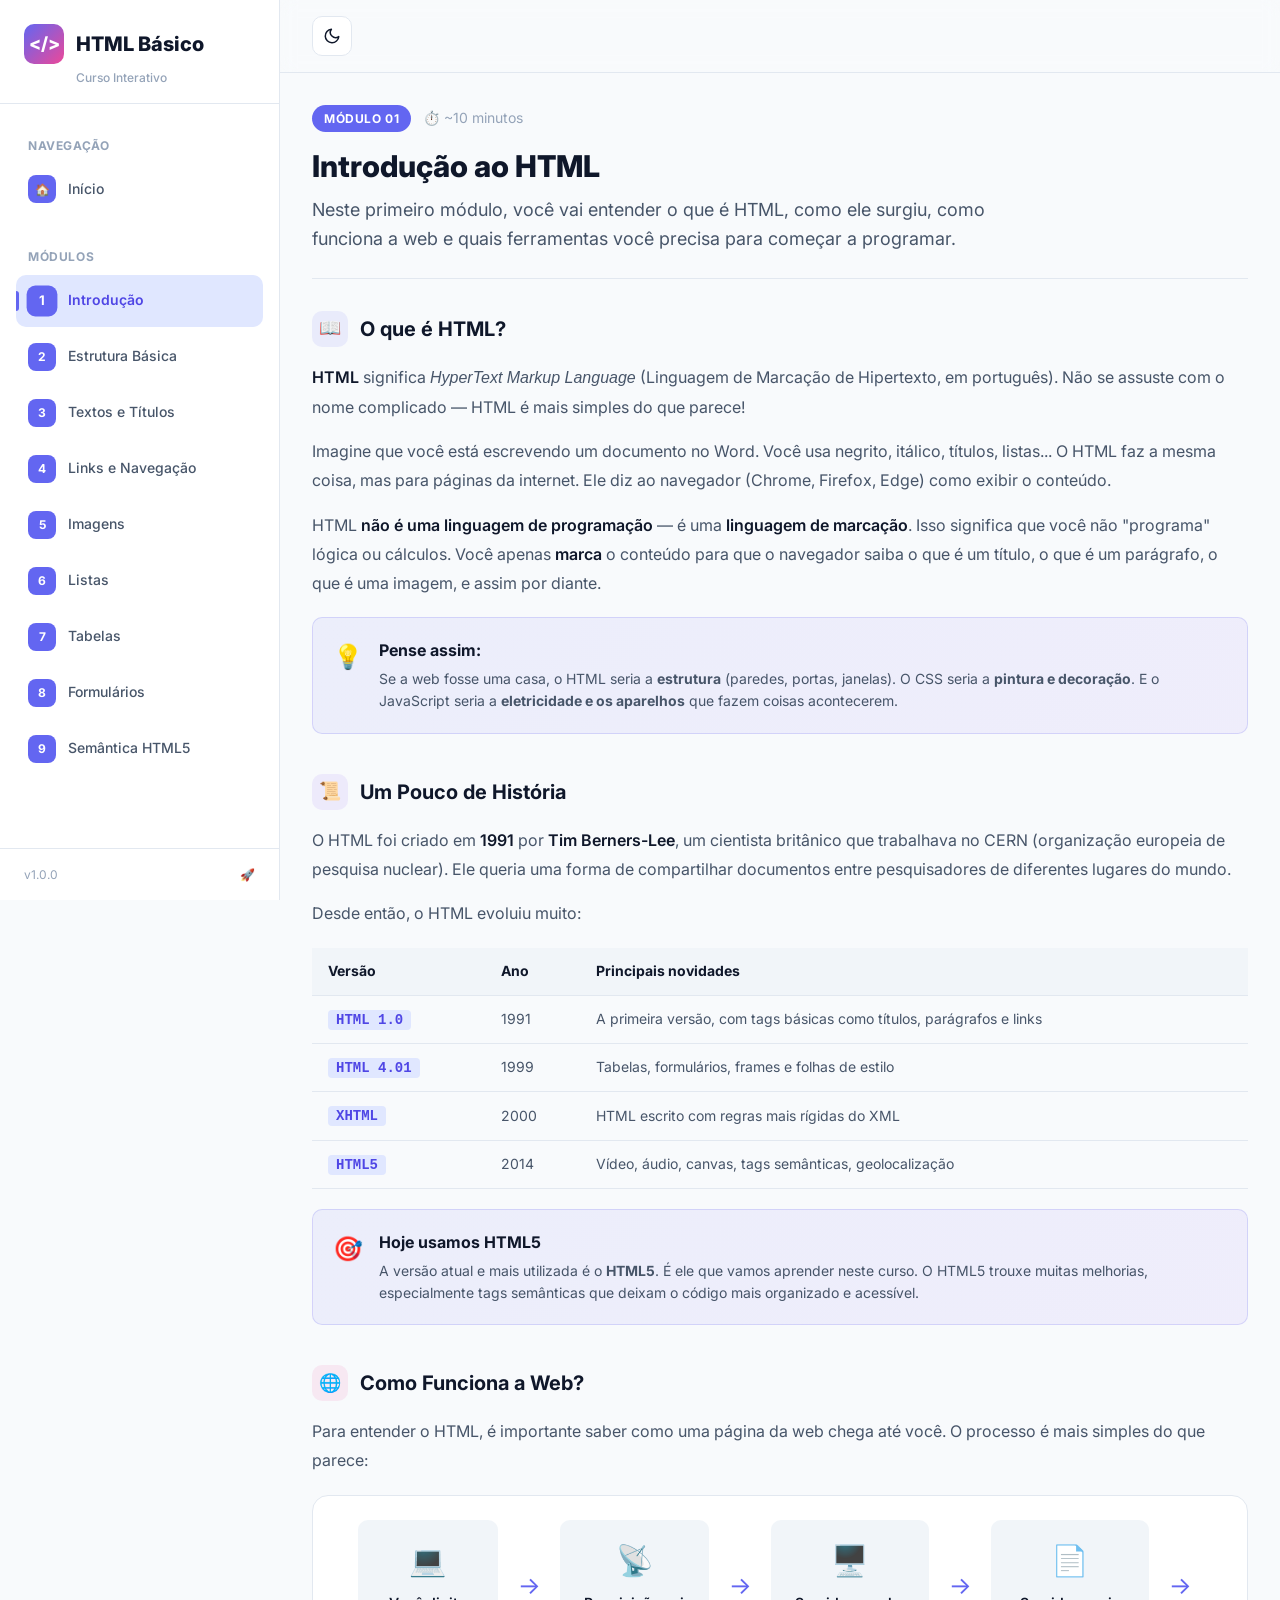
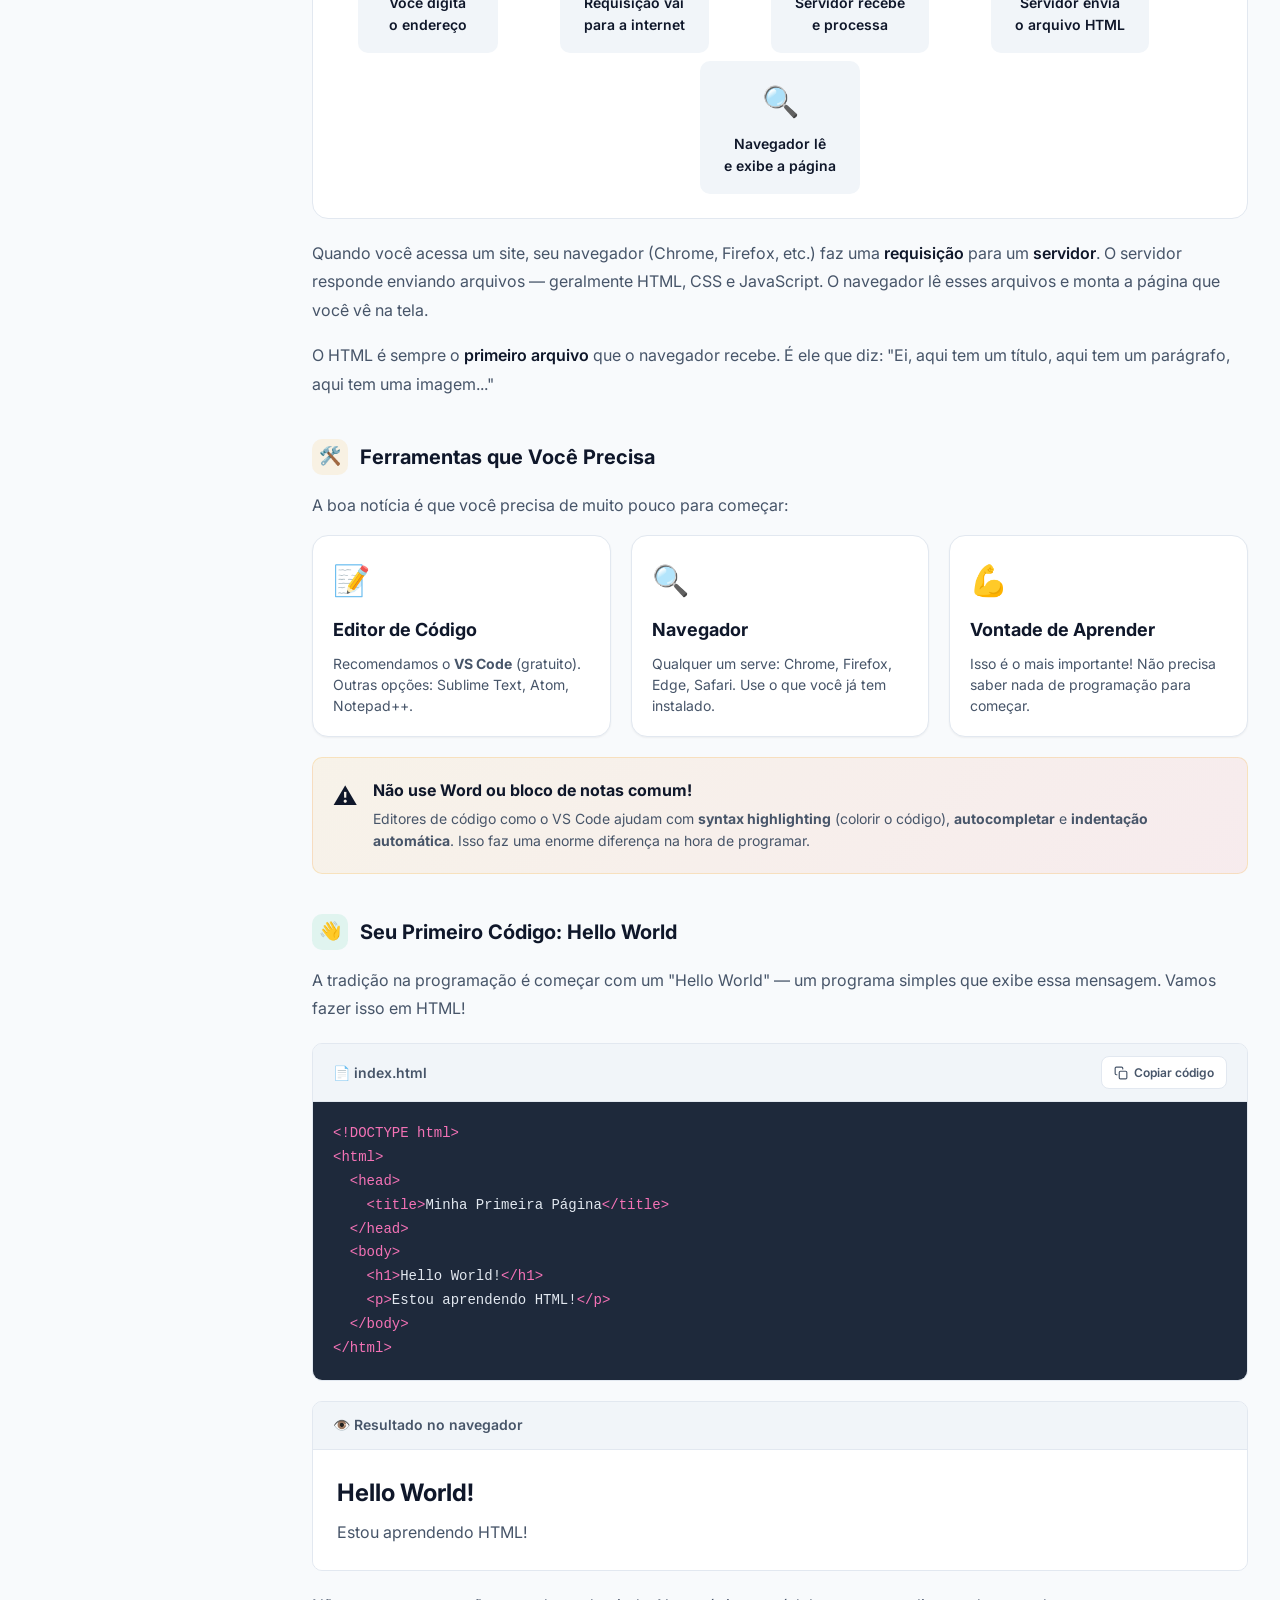
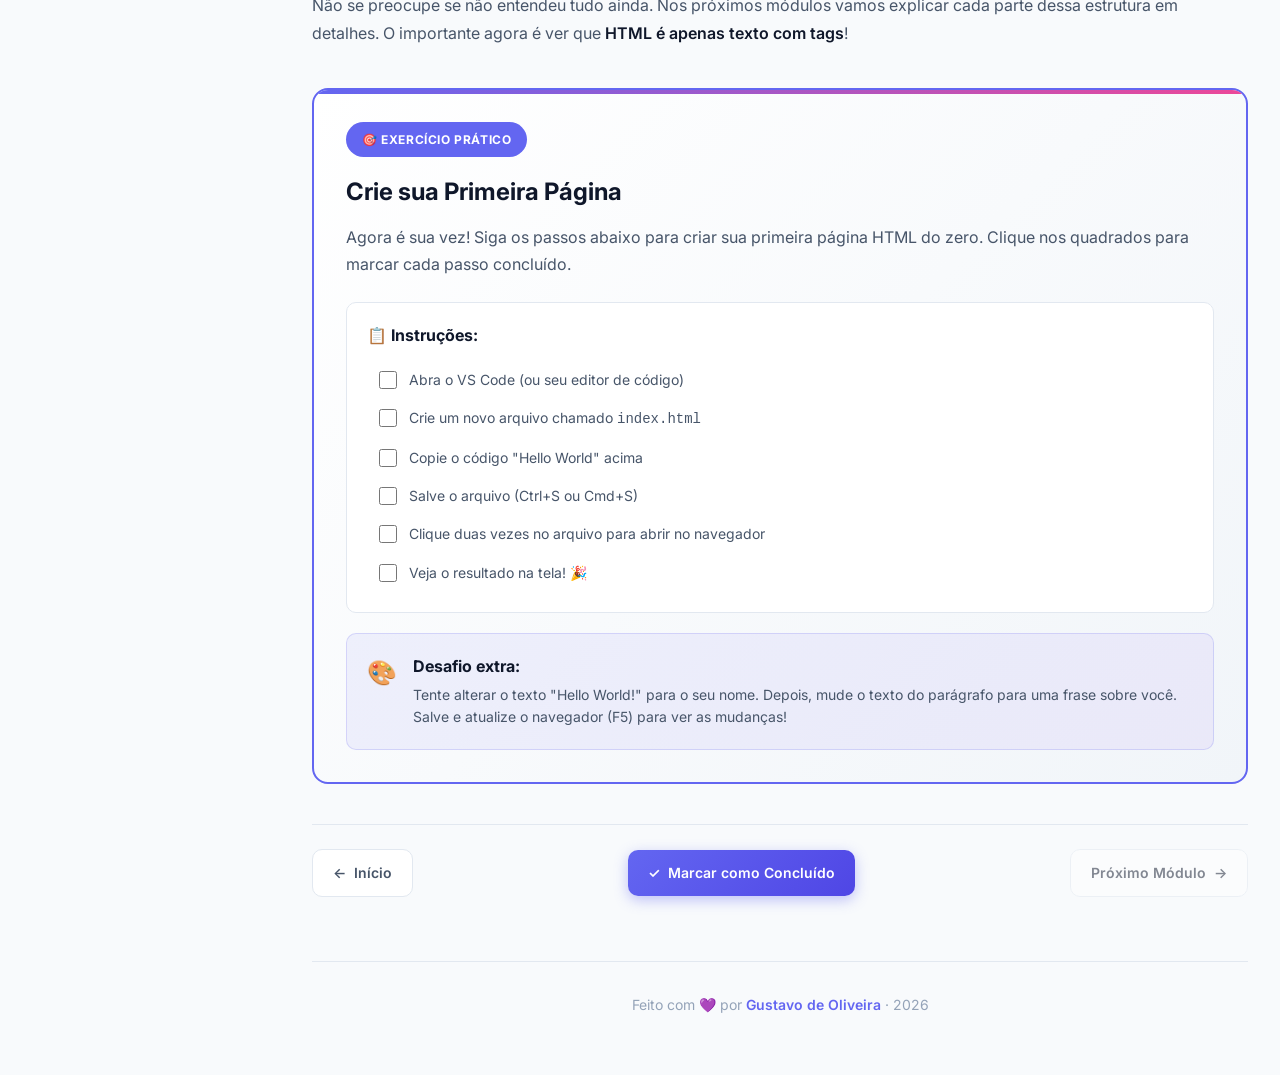
==== commit f71febd6: "fix: corrige botao concluir, adiciona copiar codigo e checkboxes interativos no modulo 01" ====
--- a/modules/01-introducao/index.html
+++ b/modules/01-introducao/index.html
@@ -19,6 +19,76 @@
   <link rel="stylesheet" href="../../css/components.css">
   <link rel="stylesheet" href="../../css/theme.css">
   <link rel="icon" href="data:image/svg+xml,<svg xmlns=%22http://www.w3.org/2000/svg%22 viewBox=%220 0 100 100%22><text y=%22.9em%22 font-size=%2290%22>🌐</text></svg>">
+
+  <style>
+    /* Botão de copiar código */
+    .copy-btn {
+      display: inline-flex;
+      align-items: center;
+      gap: 6px;
+      padding: 6px 12px;
+      background: var(--bg-card);
+      border: 1px solid var(--border-color);
+      border-radius: 8px;
+      font-size: var(--text-xs);
+      font-weight: 600;
+      color: var(--text-secondary);
+      cursor: pointer;
+      transition: all var(--transition-fast);
+      font-family: var(--font-family);
+    }
+    .copy-btn:hover {
+      background: var(--bg-hover);
+      border-color: var(--color-primary);
+      color: var(--color-primary);
+    }
+    .copy-btn.copied {
+      background: #d1fae5;
+      border-color: #10b981;
+      color: #065f46;
+    }
+    [data-theme="dark"] .copy-btn.copied {
+      background: rgba(16, 185, 129, 0.2);
+      color: #34d399;
+    }
+
+    /* Checkboxes do exercício */
+    .exercise-checklist {
+      list-style: none;
+      padding: 0;
+      margin: 0;
+    }
+    .exercise-checklist li {
+      padding: var(--space-2) 0;
+      display: flex;
+      align-items: flex-start;
+      gap: var(--space-3);
+      color: var(--text-secondary);
+      font-size: var(--text-sm);
+      cursor: pointer;
+      transition: all var(--transition-fast);
+      border-radius: 8px;
+      padding: var(--space-2) var(--space-3);
+    }
+    .exercise-checklist li:hover {
+      background: var(--bg-hover);
+    }
+    .exercise-checklist input[type="checkbox"] {
+      width: 18px;
+      height: 18px;
+      min-width: 18px;
+      margin-top: 2px;
+      accent-color: var(--color-primary);
+      cursor: pointer;
+    }
+    .exercise-checklist li.checked {
+      text-decoration: line-through;
+      opacity: 0.6;
+    }
+    .exercise-checklist li.checked:hover {
+      opacity: 0.8;
+    }
+  </style>
 </head>
 <body>
   <div class="app">
@@ -304,9 +374,12 @@
           <div class="code-example">
             <div class="code-example-header">
               <span class="code-example-title">📄 index.html</span>
-              <span style="font-size: var(--text-xs); color: var(--text-muted);">Copie este código</span>
-            </div>
-            <div class="code-example-body">
+              <button class="copy-btn" data-copy-target="hello-world-code" aria-label="Copiar código">
+                <svg width="14" height="14" viewBox="0 0 24 24" fill="none" stroke="currentColor" stroke-width="2" stroke-linecap="round" stroke-linejoin="round"><rect x="9" y="9" width="13" height="13" rx="2" ry="2"></rect><path d="M5 15H4a2 2 0 0 1-2-2V4a2 2 0 0 1 2-2h9a2 2 0 0 1 2 2v1"></path></svg>
+                <span class="copy-btn-text">Copiar código</span>
+              </button>
+            </div>
+            <div class="code-example-body" id="hello-world-code">
               <pre><span class="code-tag">&lt;!DOCTYPE html&gt;</span>
 <span class="code-tag">&lt;html&gt;</span>
   <span class="code-tag">&lt;head&gt;</span>
@@ -340,18 +413,18 @@
           <div class="exercise-badge">🎯 Exercício Prático</div>
           <h2 class="exercise-title">Crie sua Primeira Página</h2>
           <p class="exercise-desc">
-            Agora é sua vez! Siga os passos abaixo para criar sua primeira página HTML do zero.
+            Agora é sua vez! Siga os passos abaixo para criar sua primeira página HTML do zero. Clique nos quadrados para marcar cada passo concluído.
           </p>
 
           <div class="exercise-task">
             <div class="exercise-task-title">📋 Instruções:</div>
-            <ul class="exercise-task-list">
-              <li>Abra o VS Code (ou seu editor de código)</li>
-              <li>Crie um novo arquivo chamado <code>index.html</code></li>
-              <li>Copie o código "Hello World" acima</li>
-              <li>Salve o arquivo (Ctrl+S ou Cmd+S)</li>
-              <li>Clique duas vezes no arquivo para abrir no navegador</li>
-              <li>Veja o resultado na tela! 🎉</li>
+            <ul class="exercise-checklist" id="exercise-checklist" data-module="1">
+              <li data-step="1"><input type="checkbox" id="step-1-1"><label for="step-1-1">Abra o VS Code (ou seu editor de código)</label></li>
+              <li data-step="2"><input type="checkbox" id="step-1-2"><label for="step-1-2">Crie um novo arquivo chamado <code>index.html</code></label></li>
+              <li data-step="3"><input type="checkbox" id="step-1-3"><label for="step-1-3">Copie o código "Hello World" acima</label></li>
+              <li data-step="4"><input type="checkbox" id="step-1-4"><label for="step-1-4">Salve o arquivo (Ctrl+S ou Cmd+S)</label></li>
+              <li data-step="5"><input type="checkbox" id="step-1-5"><label for="step-1-5">Clique duas vezes no arquivo para abrir no navegador</label></li>
+              <li data-step="6"><input type="checkbox" id="step-1-6"><label for="step-1-6">Veja o resultado na tela! 🎉</label></li>
             </ul>
           </div>
 
@@ -396,21 +469,11 @@
   <script src="../../js/navigation.js"></script>
   <script src="../../js/progress.js"></script>
   <script>
-    // Theme Toggle
+    // ===== THEME TOGGLE =====
     const themeToggle = document.getElementById('themeToggle');
     const sunIcon = document.getElementById('sunIcon');
     const moonIcon = document.getElementById('moonIcon');
     const html = document.documentElement;
-
-    updateThemeIcon(html.getAttribute('data-theme'));
-
-    themeToggle.addEventListener('click', () => {
-      const current = html.getAttribute('data-theme');
-      const next = current === 'light' ? 'dark' : 'light';
-      html.setAttribute('data-theme', next);
-      localStorage.setItem('html_curso_theme', next);
-      updateThemeIcon(next);
-    });
 
     function updateThemeIcon(theme) {
       if (theme === 'dark') {
@@ -422,51 +485,122 @@
       }
     }
 
-    // Module completion
+    updateThemeIcon(html.getAttribute('data-theme'));
+
+    themeToggle.addEventListener('click', () => {
+      const current = html.getAttribute('data-theme');
+      const next = current === 'light' ? 'dark' : 'light';
+      html.setAttribute('data-theme', next);
+      localStorage.setItem('html_curso_theme', next);
+      updateThemeIcon(next);
+    });
+
+    // ===== COPY CODE BUTTONS =====
+    document.querySelectorAll('.copy-btn').forEach(btn => {
+      btn.addEventListener('click', async () => {
+        const targetId = btn.dataset.copyTarget;
+        const targetEl = document.getElementById(targetId);
+        if (!targetEl) return;
+
+        const codeText = targetEl.querySelector('pre').innerText;
+
+        try {
+          await navigator.clipboard.writeText(codeText);
+          const originalText = btn.querySelector('.copy-btn-text').textContent;
+          btn.classList.add('copied');
+          btn.querySelector('.copy-btn-text').textContent = 'Copiado!';
+
+          setTimeout(() => {
+            btn.classList.remove('copied');
+            btn.querySelector('.copy-btn-text').textContent = originalText;
+          }, 2000);
+        } catch (err) {
+          // Fallback para navegadores mais antigos
+          const textarea = document.createElement('textarea');
+          textarea.value = codeText;
+          textarea.style.position = 'fixed';
+          textarea.style.opacity = '0';
+          document.body.appendChild(textarea);
+          textarea.select();
+          document.execCommand('copy');
+          document.body.removeChild(textarea);
+
+          const originalText = btn.querySelector('.copy-btn-text').textContent;
+          btn.classList.add('copied');
+          btn.querySelector('.copy-btn-text').textContent = 'Copiado!';
+          setTimeout(() => {
+            btn.classList.remove('copied');
+            btn.querySelector('.copy-btn-text').textContent = originalText;
+          }, 2000);
+        }
+      });
+    });
+
+    // ===== EXERCISE CHECKBOXES =====
+    const checklistKey = 'html_curso_exercises_module_1';
+    let checkedSteps = {};
+
+    try {
+      const stored = localStorage.getItem(checklistKey);
+      if (stored) checkedSteps = JSON.parse(stored);
+    } catch (e) { checkedSteps = {}; }
+
+    const checklist = document.getElementById('exercise-checklist');
+    if (checklist) {
+      checklist.querySelectorAll('li').forEach(li => {
+        const step = li.dataset.step;
+        const checkbox = li.querySelector('input[type="checkbox"]');
+
+        // Restore state
+        if (checkedSteps[step]) {
+          checkbox.checked = true;
+          li.classList.add('checked');
+        }
+
+        // Toggle on click (li or checkbox)
+        li.addEventListener('click', (e) => {
+          if (e.target.tagName === 'LABEL') return; // label already toggles checkbox
+          if (e.target.tagName !== 'INPUT') {
+            checkbox.checked = !checkbox.checked;
+          }
+          checkedSteps[step] = checkbox.checked;
+          li.classList.toggle('checked', checkbox.checked);
+          localStorage.setItem(checklistKey, JSON.stringify(checkedSteps));
+        });
+      });
+    }
+
+    // ===== MODULE COMPLETION =====
     const btnComplete = document.getElementById('btnComplete');
     const btnNext = document.getElementById('btnNext');
     const moduleId = parseInt(btnComplete.dataset.module);
 
-    // Check if already completed
-    if (ProgressTracker.isCompleted(moduleId)) {
-      btnComplete.classList.add('completed');
-      btnComplete.innerHTML = '<span>✓</span><span>Concluído!</span>';
-    }
-
-    btnComplete.addEventListener('click', () => {
-      if (!ProgressTracker.isCompleted(moduleId)) {
-        ProgressTracker.markComplete(moduleId);
+    function updateCompletionUI() {
+      if (ProgressTracker.isCompleted(moduleId)) {
         btnComplete.classList.add('completed');
         btnComplete.innerHTML = '<span>✓</span><span>Concluído!</span>';
-
-        // Add celebration effect
-        btnComplete.style.transform = 'scale(1.05)';
-        setTimeout(() => {
-          btnComplete.style.transform = '';
-        }, 200);
-      }
-    });
-
-    // Update next button state
-    function updateNextButton() {
-      if (ProgressTracker.isCompleted(moduleId)) {
-        btnNext.classList.remove('disabled');
+        btnNext.style.opacity = '1';
+        btnNext.style.pointerEvents = 'auto';
       } else {
-        btnNext.classList.add('disabled');
         btnNext.style.opacity = '0.5';
         btnNext.style.pointerEvents = 'none';
       }
     }
 
-    // Initial check
-    setTimeout(updateNextButton, 100);
-
-    // Re-check when progress updates
-    const originalUpdateUI = ProgressTracker.updateUI;
-    ProgressTracker.updateUI = function() {
-      originalUpdateUI.call(this);
-      updateNextButton();
-    };
+    updateCompletionUI();
+
+    btnComplete.addEventListener('click', () => {
+      if (!ProgressTracker.isCompleted(moduleId)) {
+        const success = ProgressTracker.markComplete(moduleId);
+        if (success) {
+          btnComplete.classList.add('completed');
+          btnComplete.innerHTML = '<span>✓</span><span>Concluído!</span>';
+          btnComplete.style.transform = 'scale(1.05)';
+          setTimeout(() => { btnComplete.style.transform = ''; }, 200);
+          updateCompletionUI();
+        }
+      }
+    });
   </script>
 </body>
 </html>
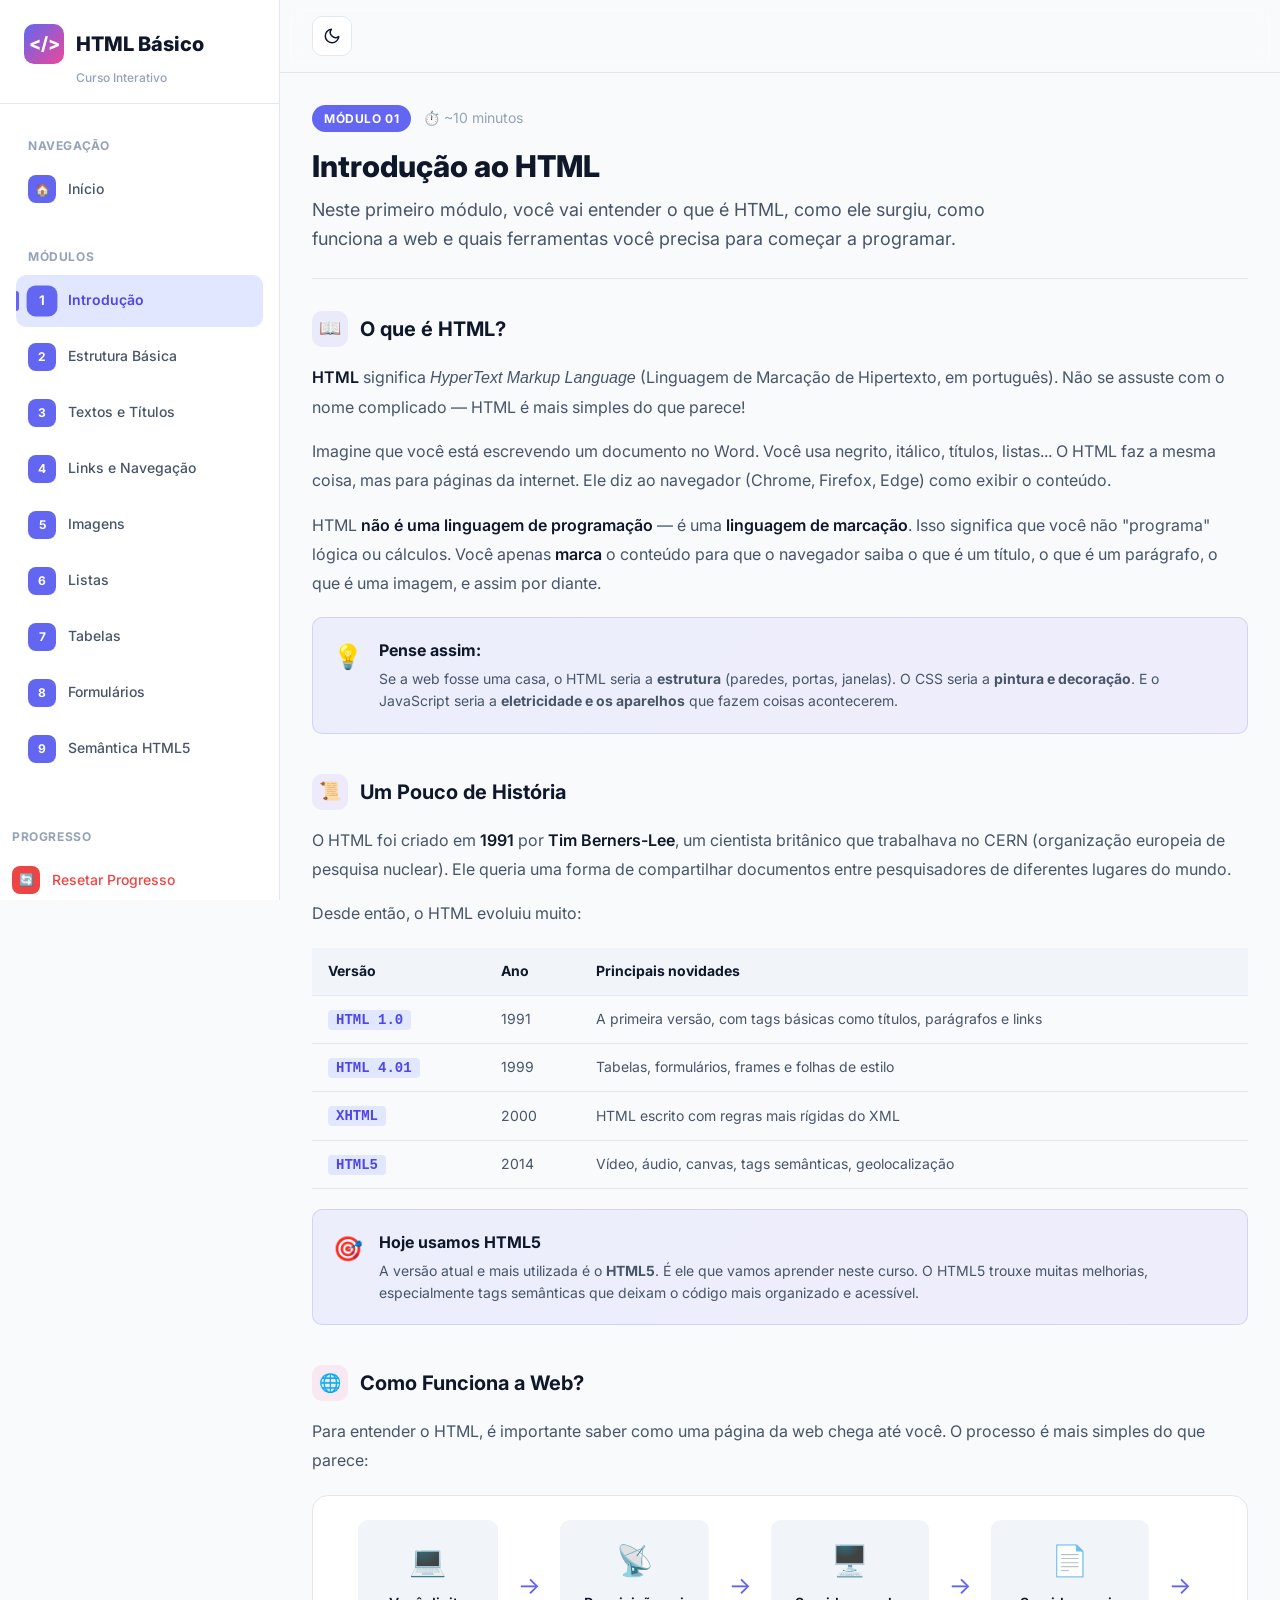
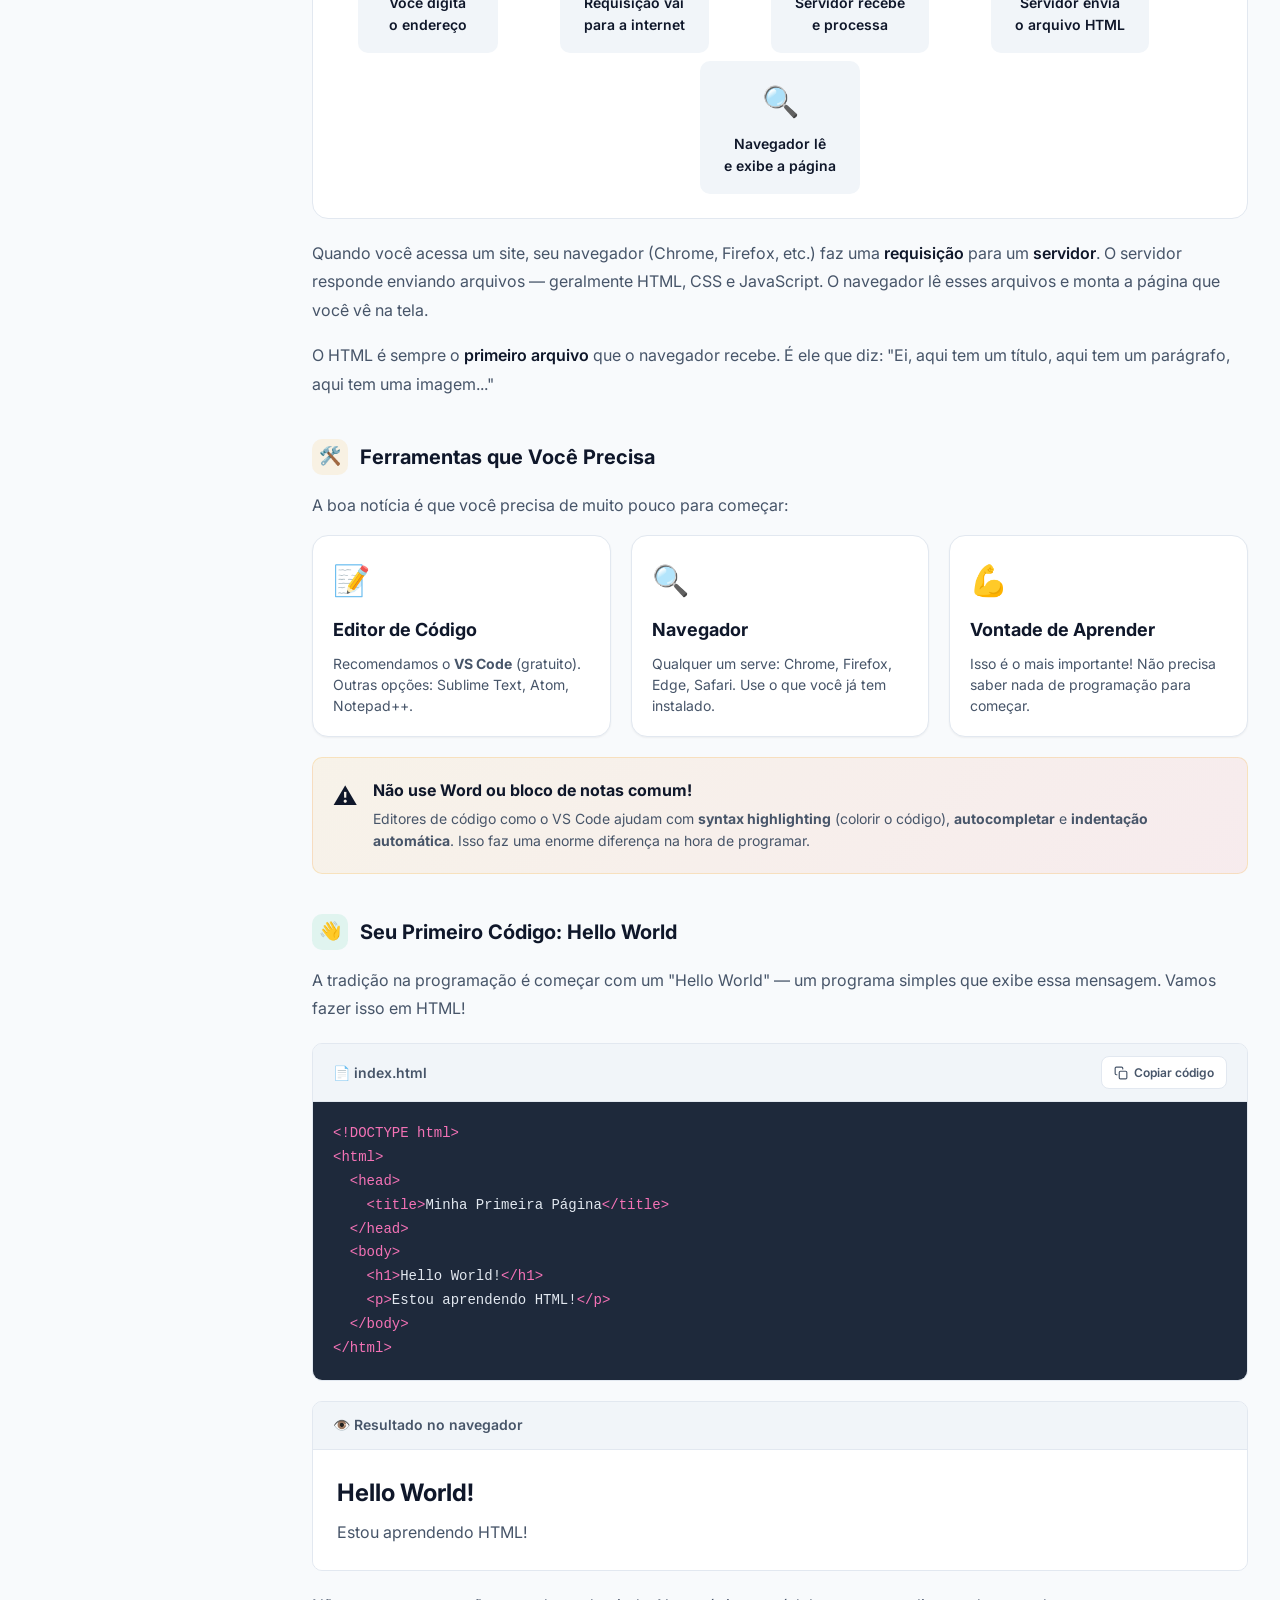
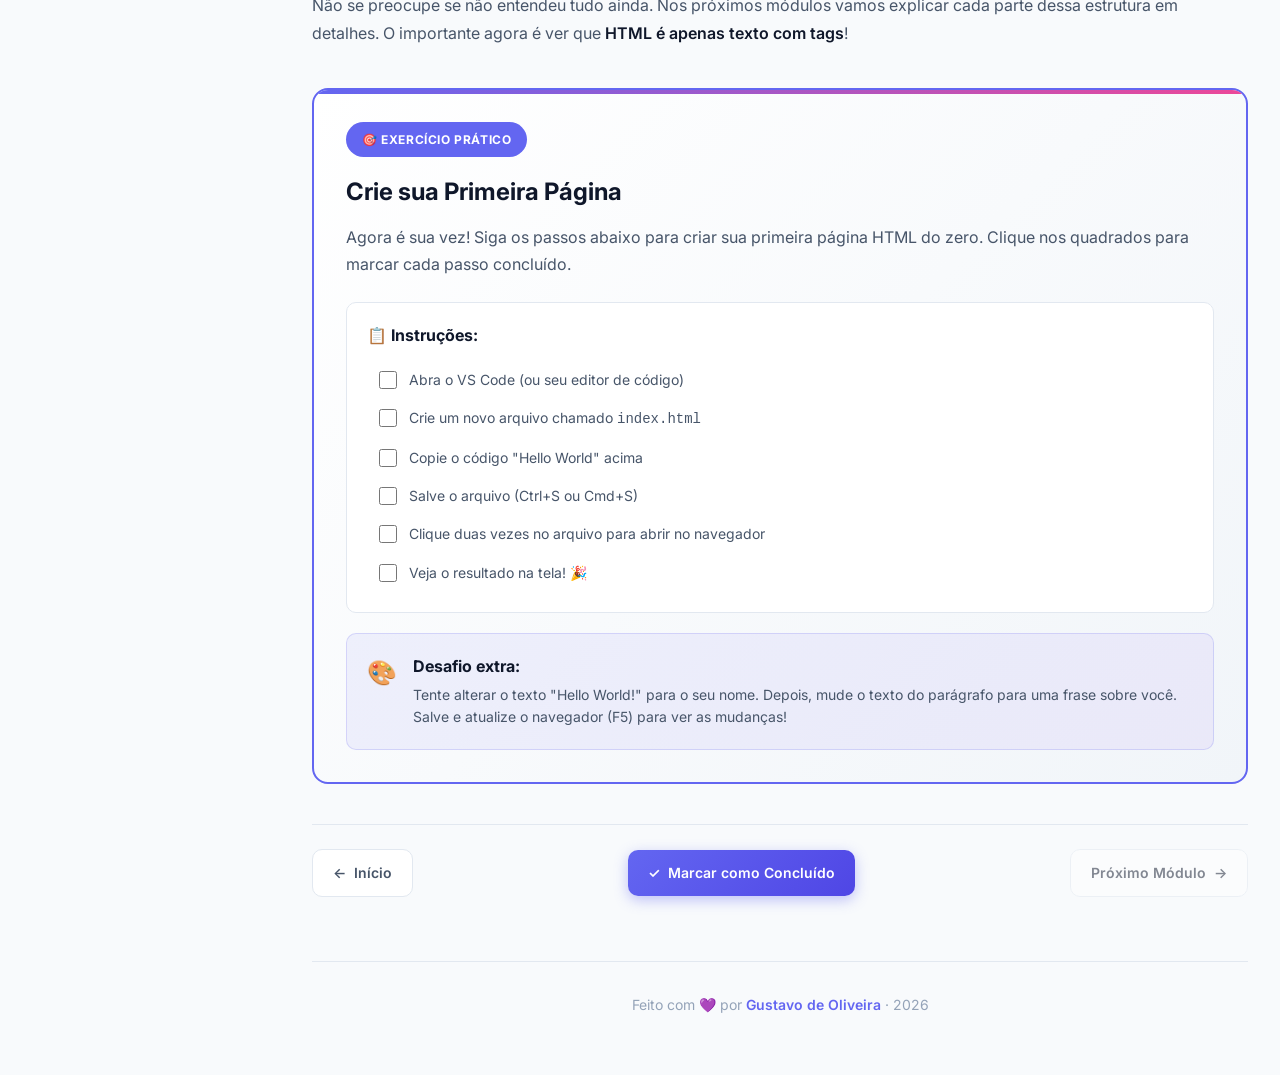
==== commit 5c420815: "feat: adiciona botao copiar, checkboxes interativos, botao reset e corrige barra de progresso" ====
--- a/modules/01-introducao/index.html
+++ b/modules/01-introducao/index.html
@@ -149,6 +149,11 @@
         </a>
       </nav>
 
+        <div class="sidebar-section-title" style="margin-top: var(--space-4);">Progresso</div>
+        <button class="sidebar-link" id="btnResetProgress" style="color: #ef4444; width: 100%; text-align: left;">
+          <span class="sidebar-link-number" style="background: #ef4444; color: white;">🔄</span>
+          <span>Resetar Progresso</span>
+        </button>
       <div class="sidebar-footer">
         <span style="font-size: var(--text-xs); color: var(--text-muted);">v1.0.0</span>
         <span style="font-size: var(--text-xs); color: var(--text-muted);">🚀</span>
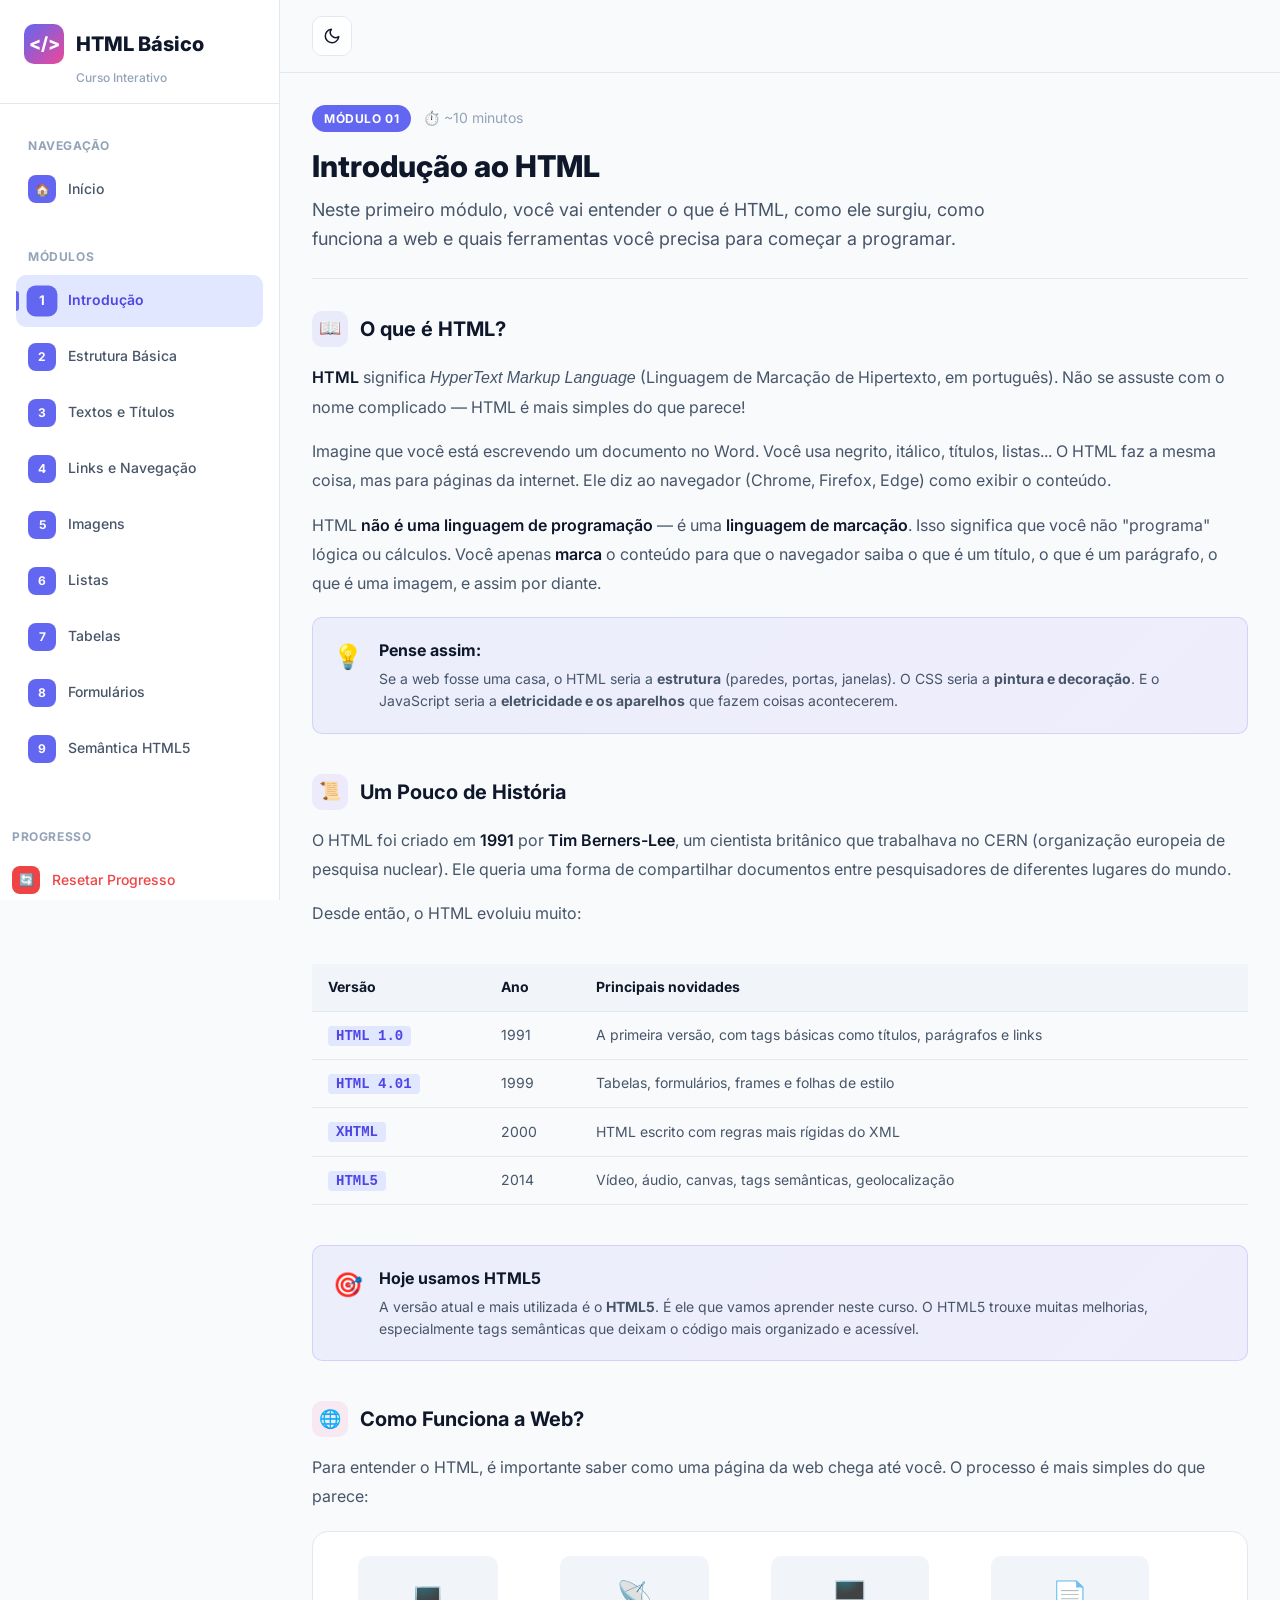
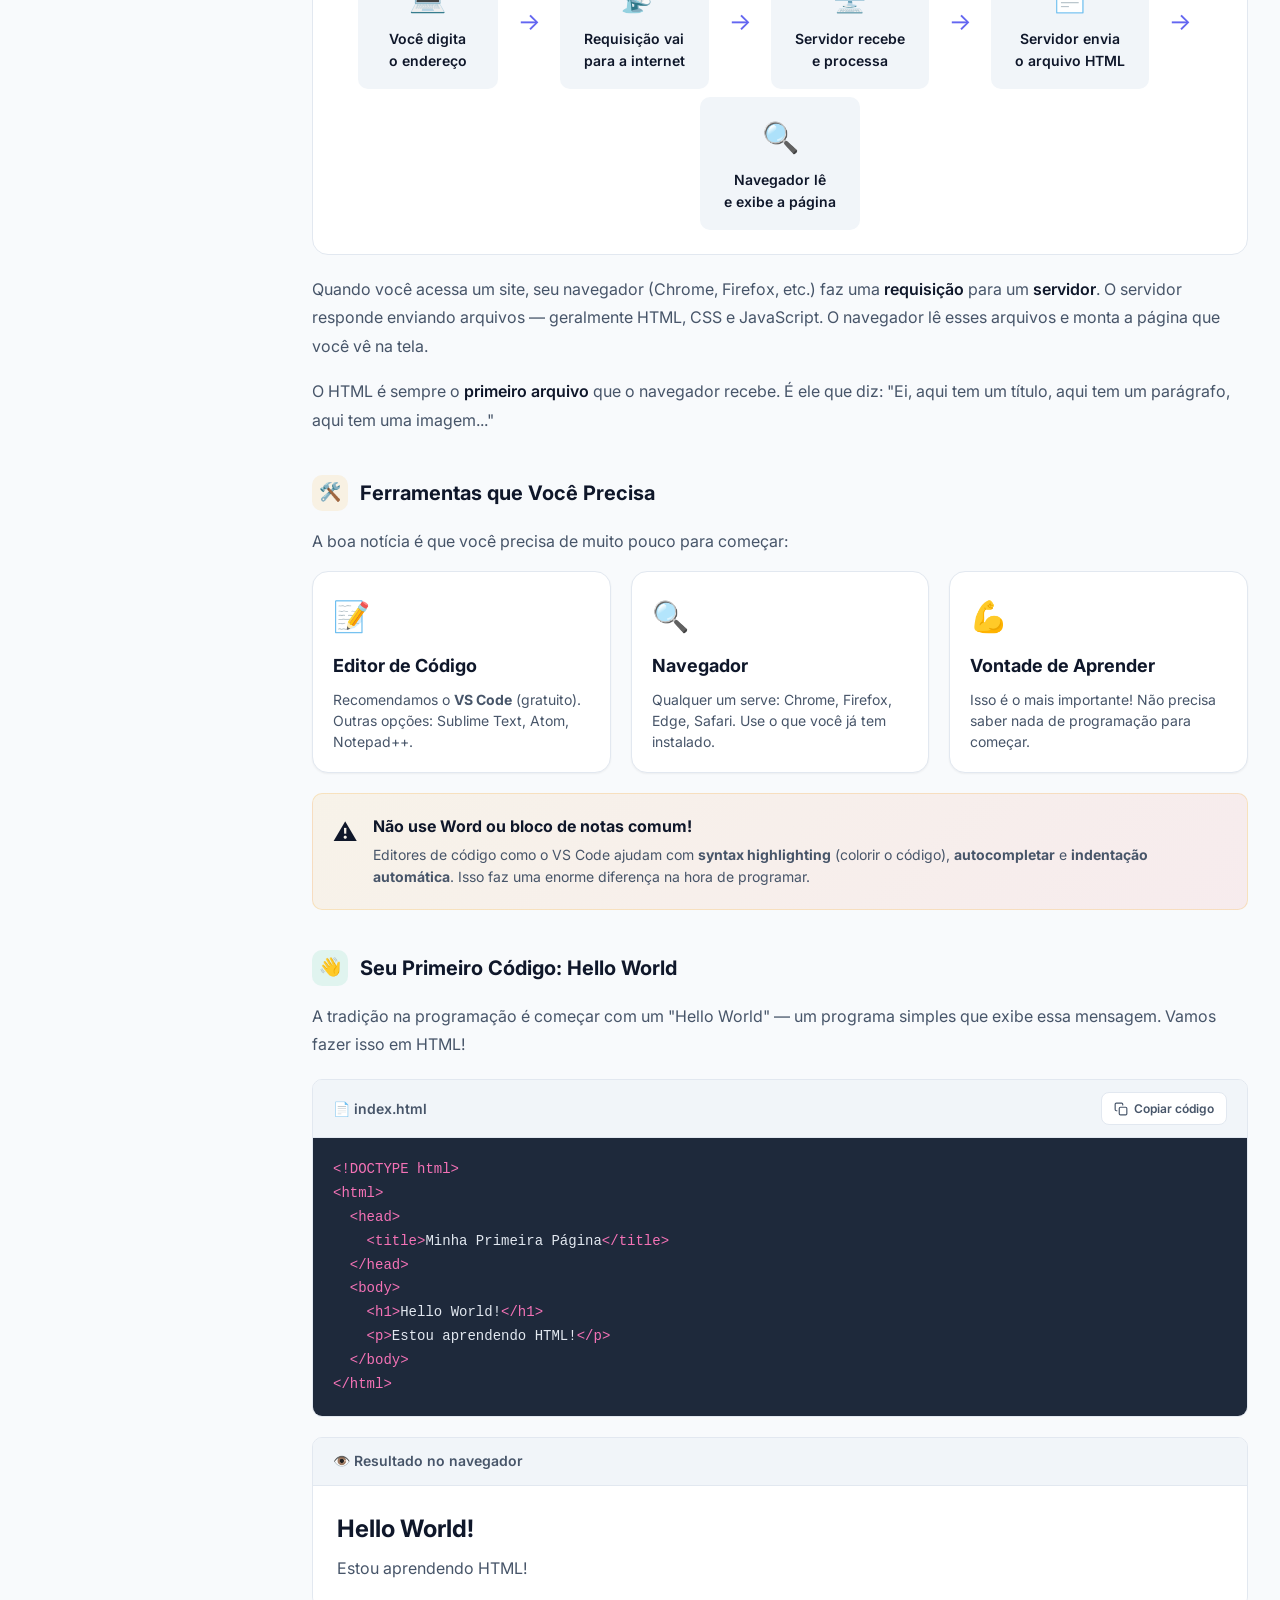
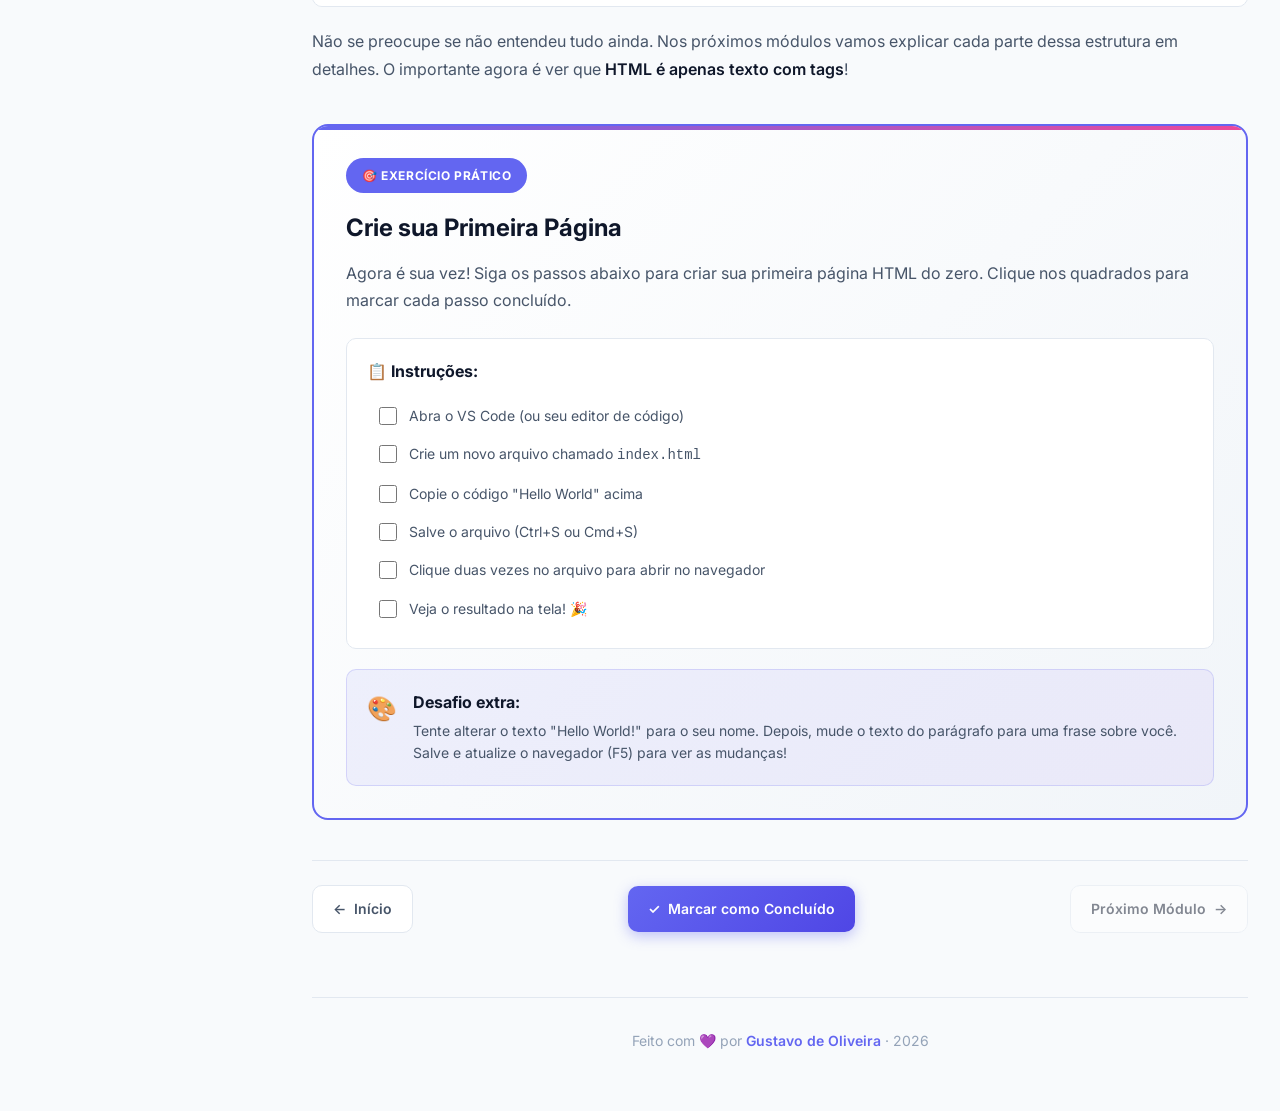
==== commit 2f6fd6a7: "fix: responsividade" ====
--- a/modules/01-introducao/index.html
+++ b/modules/01-introducao/index.html
@@ -227,7 +227,8 @@
             <p>Desde então, o HTML evoluiu muito:</p>
           </div>
 
-          <table class="tags-table">
+          <div class="tags-table-wrapper">
+            <table class="tags-table">
             <thead>
               <tr>
                 <th>Versão</th>
@@ -258,6 +259,7 @@
               </tr>
             </tbody>
           </table>
+          </div>
 
           <div class="info-box">
             <span class="info-box-icon">🎯</span>
@@ -473,139 +475,6 @@
 
   <script src="../../js/navigation.js"></script>
   <script src="../../js/progress.js"></script>
-  <script>
-    // ===== THEME TOGGLE =====
-    const themeToggle = document.getElementById('themeToggle');
-    const sunIcon = document.getElementById('sunIcon');
-    const moonIcon = document.getElementById('moonIcon');
-    const html = document.documentElement;
-
-    function updateThemeIcon(theme) {
-      if (theme === 'dark') {
-        sunIcon.style.display = 'block';
-        moonIcon.style.display = 'none';
-      } else {
-        sunIcon.style.display = 'none';
-        moonIcon.style.display = 'block';
-      }
-    }
-
-    updateThemeIcon(html.getAttribute('data-theme'));
-
-    themeToggle.addEventListener('click', () => {
-      const current = html.getAttribute('data-theme');
-      const next = current === 'light' ? 'dark' : 'light';
-      html.setAttribute('data-theme', next);
-      localStorage.setItem('html_curso_theme', next);
-      updateThemeIcon(next);
-    });
-
-    // ===== COPY CODE BUTTONS =====
-    document.querySelectorAll('.copy-btn').forEach(btn => {
-      btn.addEventListener('click', async () => {
-        const targetId = btn.dataset.copyTarget;
-        const targetEl = document.getElementById(targetId);
-        if (!targetEl) return;
-
-        const codeText = targetEl.querySelector('pre').innerText;
-
-        try {
-          await navigator.clipboard.writeText(codeText);
-          const originalText = btn.querySelector('.copy-btn-text').textContent;
-          btn.classList.add('copied');
-          btn.querySelector('.copy-btn-text').textContent = 'Copiado!';
-
-          setTimeout(() => {
-            btn.classList.remove('copied');
-            btn.querySelector('.copy-btn-text').textContent = originalText;
-          }, 2000);
-        } catch (err) {
-          // Fallback para navegadores mais antigos
-          const textarea = document.createElement('textarea');
-          textarea.value = codeText;
-          textarea.style.position = 'fixed';
-          textarea.style.opacity = '0';
-          document.body.appendChild(textarea);
-          textarea.select();
-          document.execCommand('copy');
-          document.body.removeChild(textarea);
-
-          const originalText = btn.querySelector('.copy-btn-text').textContent;
-          btn.classList.add('copied');
-          btn.querySelector('.copy-btn-text').textContent = 'Copiado!';
-          setTimeout(() => {
-            btn.classList.remove('copied');
-            btn.querySelector('.copy-btn-text').textContent = originalText;
-          }, 2000);
-        }
-      });
-    });
-
-    // ===== EXERCISE CHECKBOXES =====
-    const checklistKey = 'html_curso_exercises_module_1';
-    let checkedSteps = {};
-
-    try {
-      const stored = localStorage.getItem(checklistKey);
-      if (stored) checkedSteps = JSON.parse(stored);
-    } catch (e) { checkedSteps = {}; }
-
-    const checklist = document.getElementById('exercise-checklist');
-    if (checklist) {
-      checklist.querySelectorAll('li').forEach(li => {
-        const step = li.dataset.step;
-        const checkbox = li.querySelector('input[type="checkbox"]');
-
-        // Restore state
-        if (checkedSteps[step]) {
-          checkbox.checked = true;
-          li.classList.add('checked');
-        }
-
-        // Toggle on click (li or checkbox)
-        li.addEventListener('click', (e) => {
-          if (e.target.tagName === 'LABEL') return; // label already toggles checkbox
-          if (e.target.tagName !== 'INPUT') {
-            checkbox.checked = !checkbox.checked;
-          }
-          checkedSteps[step] = checkbox.checked;
-          li.classList.toggle('checked', checkbox.checked);
-          localStorage.setItem(checklistKey, JSON.stringify(checkedSteps));
-        });
-      });
-    }
-
-    // ===== MODULE COMPLETION =====
-    const btnComplete = document.getElementById('btnComplete');
-    const btnNext = document.getElementById('btnNext');
-    const moduleId = parseInt(btnComplete.dataset.module);
-
-    function updateCompletionUI() {
-      if (ProgressTracker.isCompleted(moduleId)) {
-        btnComplete.classList.add('completed');
-        btnComplete.innerHTML = '<span>✓</span><span>Concluído!</span>';
-        btnNext.style.opacity = '1';
-        btnNext.style.pointerEvents = 'auto';
-      } else {
-        btnNext.style.opacity = '0.5';
-        btnNext.style.pointerEvents = 'none';
-      }
-    }
-
-    updateCompletionUI();
-
-    btnComplete.addEventListener('click', () => {
-      if (!ProgressTracker.isCompleted(moduleId)) {
-        const success = ProgressTracker.markComplete(moduleId);
-        if (success) {
-          btnComplete.classList.add('completed');
-          btnComplete.innerHTML = '<span>✓</span><span>Concluído!</span>';
-          btnComplete.style.transform = 'scale(1.05)';
-          setTimeout(() => { btnComplete.style.transform = ''; }, 200);
-          updateCompletionUI();
-        }
-      }
-    });
-  </script>
+  <script src="../../js/module-common.js"></script>
 </body>
 </html>
--- a/css/base.css
+++ b/css/base.css
@@ -14,6 +14,7 @@
 
   /* Cores de Fundo */
   --bg-body: #f8fafc;
+  --bg-body-rgb: 248, 250, 252;
   --bg-card: #ffffff;
   --bg-sidebar: #ffffff;
   --bg-code: #1e293b;
@@ -85,6 +86,7 @@
 /* ---------- Dark Mode ---------- */
 [data-theme="dark"] {
   --bg-body: #0f172a;
+  --bg-body-rgb: 15, 23, 42;
   --bg-card: #1e293b;
   --bg-sidebar: #1e293b;
   --bg-hover: #334155;
--- a/css/layout.css
+++ b/css/layout.css
@@ -149,6 +149,7 @@
 /* ---------- Main Content ---------- */
 .main {
   flex: 1;
+  min-width: 0; /* evita que filhos largos (ex: tabelas) empurrem o layout inteiro */
   margin-left: var(--sidebar-width);
   min-height: 100vh;
   display: flex;
@@ -166,7 +167,7 @@
   align-items: center;
   justify-content: space-between;
   backdrop-filter: blur(8px);
-  background-color: rgba(var(--bg-body), 0.9);
+  background-color: rgba(var(--bg-body-rgb), 0.9);
 }
 
 .main-content {
--- a/css/components.css
+++ b/css/components.css
@@ -884,11 +884,23 @@
 }
 
 /* ---------- Table of Tags ---------- */
+.tags-table-wrapper {
+  width: 100%;
+  overflow-x: auto;
+  -webkit-overflow-scrolling: touch;
+}
+
 .tags-table {
   width: 100%;
   border-collapse: collapse;
   margin: var(--space-5) 0;
   font-size: var(--text-sm);
+}
+
+@media (max-width: 640px) {
+  .tags-table {
+    min-width: 480px;
+  }
 }
 
 .tags-table th,
